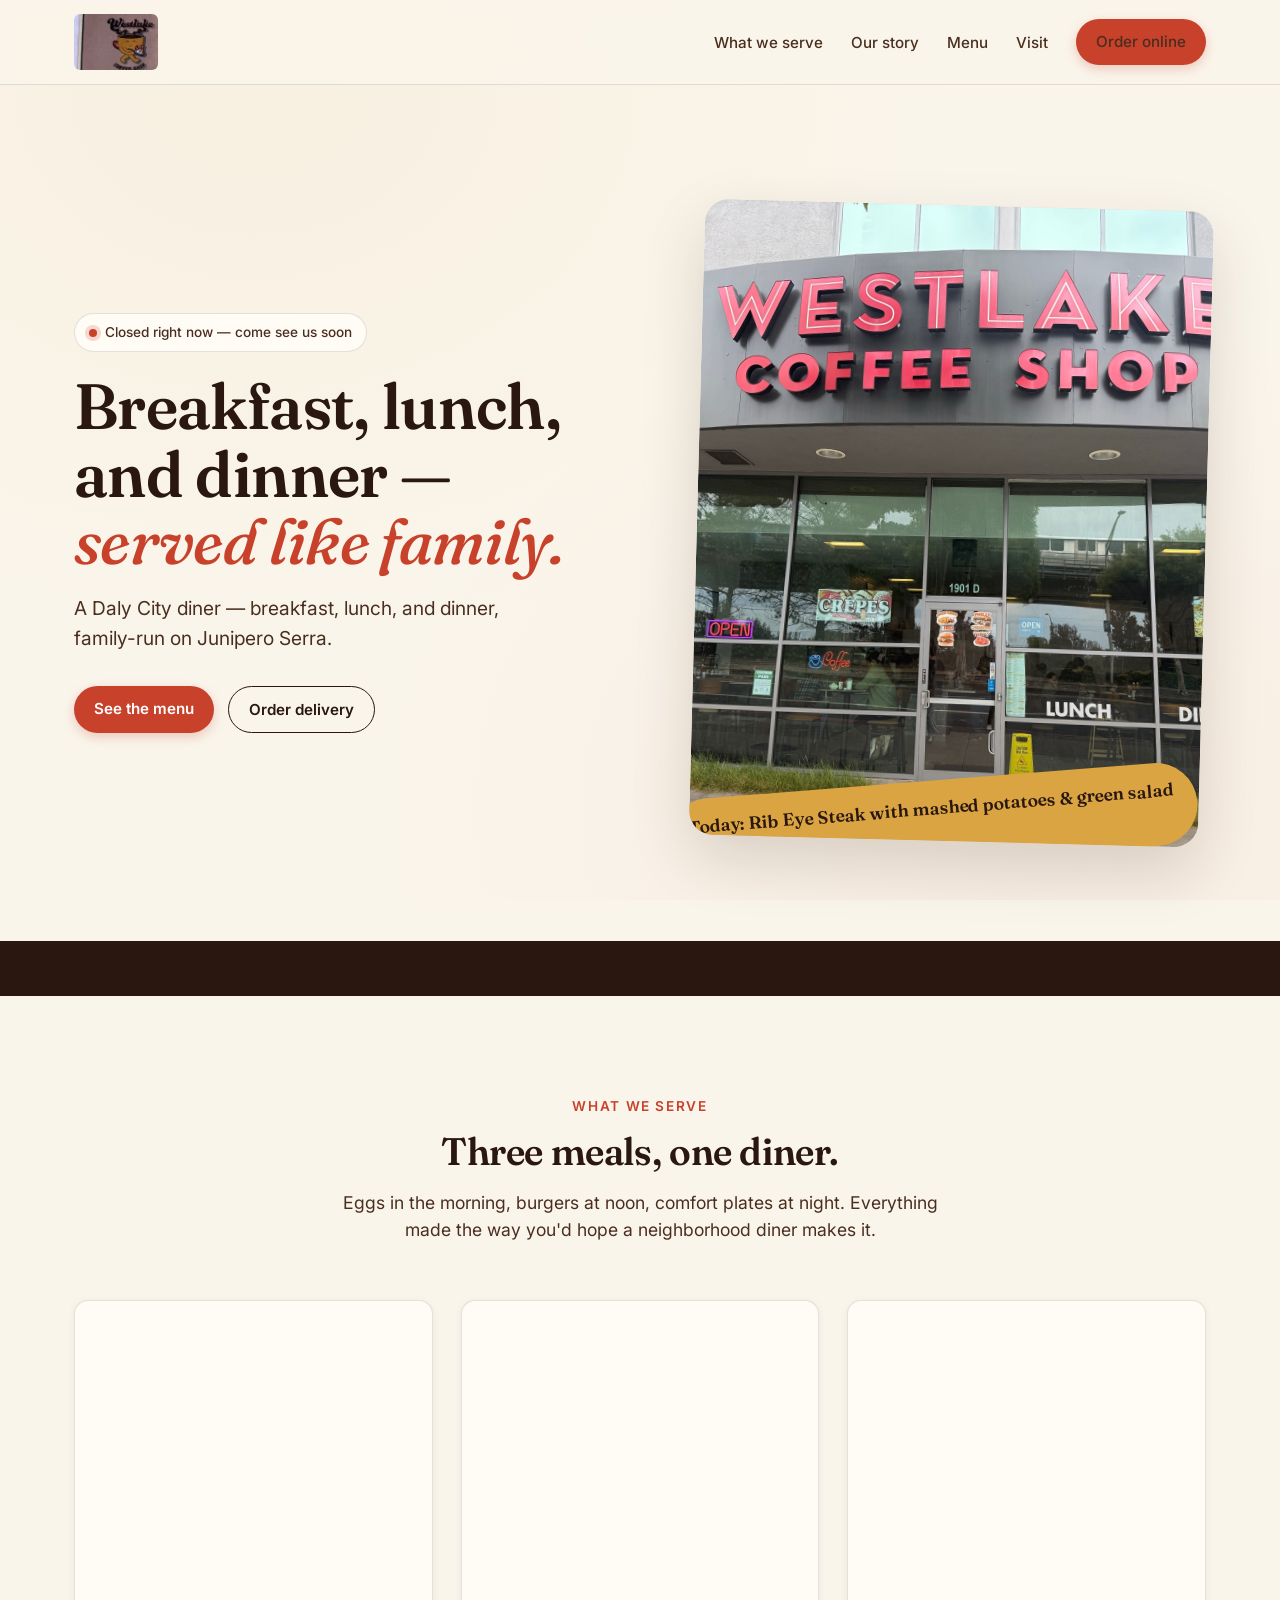
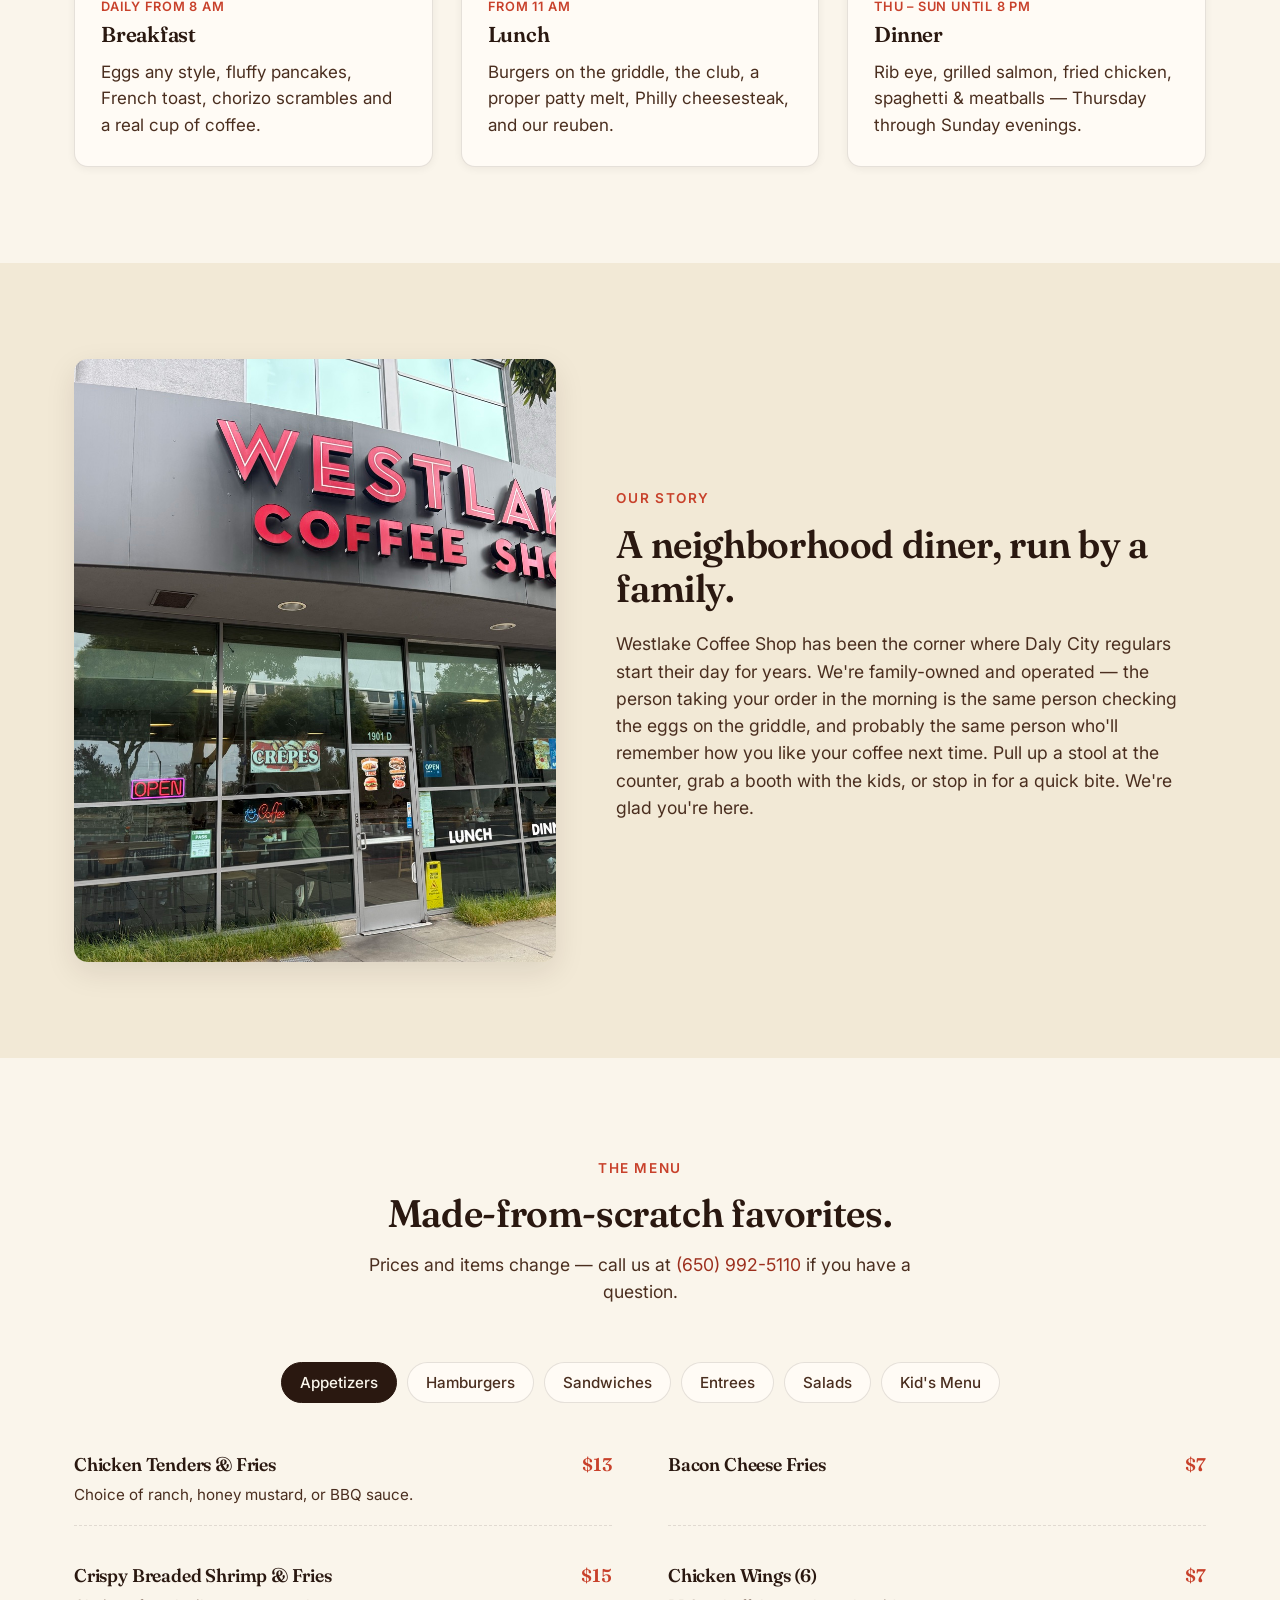
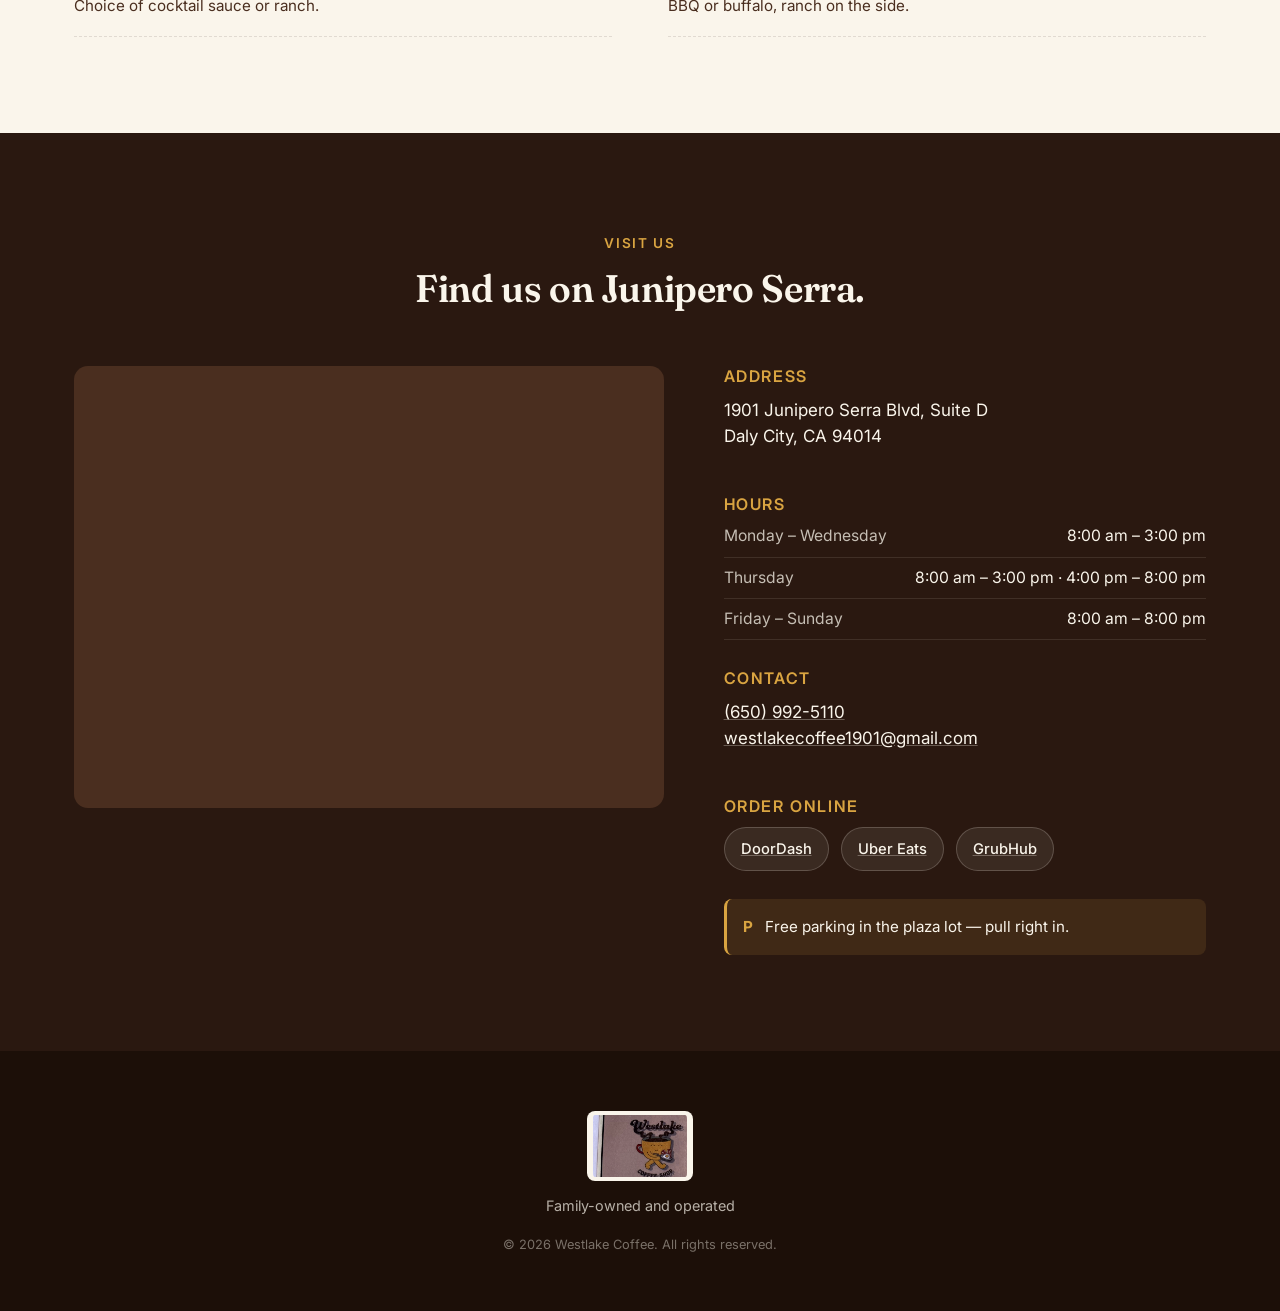
==== index.html @ 50dcd504 "Replace placeholder branding with real logo, storefront photos, and parsed menu" ====
<!DOCTYPE html>
<html lang="en">
<head>
<meta charset="UTF-8" />
<meta name="viewport" content="width=device-width, initial-scale=1.0" />
<title>Westlake Coffee — Daly City Diner | Breakfast, Lunch & Dinner</title>
<meta name="description" content="A family-owned Daly City diner serving breakfast, lunch, and dinner on Junipero Serra. Coffee, comfort food, and a counter seat with your name on it." />

<link rel="preconnect" href="https://fonts.googleapis.com">
<link rel="preconnect" href="https://fonts.gstatic.com" crossorigin>
<link href="https://fonts.googleapis.com/css2?family=Fraunces:ital,opsz,wght@0,9..144,500;0,9..144,600;0,9..144,700;1,9..144,500&family=Inter:wght@400;500;600&display=swap" rel="stylesheet">

<link rel="stylesheet" href="styles.css">
</head>
<body>

<!-- ===== Nav ===== -->
<nav class="nav">
  <div class="nav-inner">
    <a href="#top" class="brand" aria-label="Westlake Coffee Shop — home">
      <img src="images/logo-full.png" alt="Westlake Coffee Shop" class="brand-logo" />
    </a>
    <button class="nav-toggle" aria-label="Toggle menu" aria-expanded="false">
      <span></span><span></span><span></span>
    </button>
    <ul class="nav-links">
      <li><a href="#serve">What we serve</a></li>
      <li><a href="#story">Our story</a></li>
      <li><a href="#menu">Menu</a></li>
      <li><a href="#visit">Visit</a></li>
      <li><a href="#visit" class="btn">Order online</a></li>
    </ul>
  </div>
</nav>

<!-- ===== Hero ===== -->
<header class="hero" id="top">
  <div class="container hero-grid">
    <div>
      <div class="hero-eyebrow" id="open-now">
        <span class="dot"></span>
        <span class="text">Checking hours…</span>
      </div>
      <h1>Breakfast, lunch, and dinner — <em>served like family.</em></h1>
      <p class="lede" data-bind="business.tagline">A Daly City diner — breakfast, lunch, and dinner, family-run on Junipero Serra.</p>
      <div class="hero-cta">
        <a href="#menu" class="btn">See the menu</a>
        <a href="#visit" class="btn btn-ghost">Order delivery</a>
      </div>
    </div>
    <div class="hero-photo" id="hero-photo">
      <div class="hero-sticker" data-bind="todays_special">Today's special</div>
    </div>
  </div>
</header>

<!-- ===== Marquee ===== -->
<div class="marquee" aria-hidden="true">
  <div class="marquee-track">
    <span>Fresh coffee, all day</span>
    <span>Pancakes since sunrise</span>
    <span>Family owned &amp; operated</span>
    <span>Free parking out front</span>
    <span>Daly City regulars welcome</span>
    <span>Dine in · Pick up · Delivery</span>
    <span>Fresh coffee, all day</span>
    <span>Pancakes since sunrise</span>
    <span>Family owned &amp; operated</span>
    <span>Free parking out front</span>
  </div>
</div>

<!-- ===== What we serve ===== -->
<section id="serve">
  <div class="container">
    <div class="section-head reveal">
      <span class="eyebrow">What we serve</span>
      <h2>Three meals, one diner.</h2>
      <p>Eggs in the morning, burgers at noon, comfort plates at night. Everything made the way you'd hope a neighborhood diner makes it.</p>
    </div>
    <div class="serve-grid" id="serve-grid"></div>
  </div>
</section>

<!-- ===== Family story ===== -->
<section class="story" id="story">
  <div class="container story-grid">
    <div class="story-photo reveal" id="story-photo"></div>
    <div class="reveal">
      <span class="eyebrow" style="color: var(--tomato); font-size: 0.85rem; font-weight: 600; letter-spacing: 0.12em; text-transform: uppercase;">Our story</span>
      <h2 data-bind="family_story.heading" style="margin-top: 12px;">A neighborhood diner, run by a family.</h2>
      <p data-bind="family_story.body"></p>
    </div>
  </div>
</section>

<!-- ===== Menu ===== -->
<section id="menu">
  <div class="container">
    <div class="section-head reveal">
      <span class="eyebrow">The menu</span>
      <h2>Made-from-scratch favorites.</h2>
      <p>Prices and items change — call us at <a data-bind-attr="href:business.phone_link;prefix=tel:" href="tel:+16509925110"><span data-bind="business.phone">(650) 992-5110</span></a> if you have a question.</p>
    </div>
    <div class="menu-tabs" id="menu-tabs"></div>
    <div id="menu-panels"></div>
  </div>
</section>

<!-- ===== Visit ===== -->
<section class="visit" id="visit">
  <div class="container">
    <div class="section-head reveal">
      <span class="eyebrow">Visit us</span>
      <h2>Find us on Junipero Serra.</h2>
    </div>
    <div class="visit-grid">
      <iframe class="visit-map reveal" id="visit-map" loading="lazy" referrerpolicy="no-referrer-when-downgrade"></iframe>
      <div class="visit-info reveal">
        <div class="visit-block">
          <h3>Address</h3>
          <p>
            <span data-bind="business.address_line1"></span><br>
            <span data-bind="business.address_line2"></span>
          </p>
        </div>
        <div class="visit-block">
          <h3>Hours</h3>
          <ul class="hours-list" id="hours-list"></ul>
        </div>
        <div class="visit-block">
          <h3>Contact</h3>
          <p>
            <a data-bind-attr="href:business.phone_link;prefix=tel:"><span data-bind="business.phone"></span></a><br>
            <a data-bind-attr="href:business.email;prefix=mailto:"><span data-bind="business.email"></span></a>
          </p>
        </div>
        <div class="visit-block">
          <h3>Order online</h3>
          <div class="delivery-row" id="delivery-row"></div>
        </div>
        <div class="parking-callout">
          <strong style="color: var(--mustard);">P</strong>
          <span data-bind="business.parking_note"></span>
        </div>
      </div>
    </div>
  </div>
</section>

<!-- ===== Footer ===== -->
<footer>
  <div class="container">
    <a href="#top" class="brand" aria-label="Westlake Coffee Shop — home">
      <img src="images/logo-full.png" alt="Westlake Coffee Shop" class="brand-logo brand-logo-footer" />
    </a>
    <p data-bind="business.established">Family-owned and operated</p>
    <p class="legal">© <span id="year"></span> Westlake Coffee. All rights reserved.</p>
  </div>
</footer>

<script src="main.js"></script>
</body>
</html>
---- styles.css ----
/* ============ Westlake Coffee — warm diner-modern ============ */

:root {
  /* palette */
  --cream: #faf5eb;
  --cream-deep: #f2e9d6;
  --paper: #fffbf5;
  --espresso: #2a1810;
  --coffee: #4a2e1f;
  --tan: #a89078;
  --tomato: #c8412b;
  --tomato-deep: #9c2f1d;
  --mustard: #d9a441;
  --line: rgba(42, 24, 16, 0.12);

  /* type */
  --display: "Fraunces", Georgia, serif;
  --body: "Inter", -apple-system, BlinkMacSystemFont, "Segoe UI", sans-serif;

  /* spacing & motion */
  --maxw: 1180px;
  --radius: 14px;
  --shadow-sm: 0 2px 8px rgba(42, 24, 16, 0.06);
  --shadow-md: 0 10px 30px rgba(42, 24, 16, 0.1);
  --shadow-lg: 0 24px 60px rgba(42, 24, 16, 0.15);
  --ease: cubic-bezier(0.2, 0.7, 0.2, 1);
}

* { box-sizing: border-box; }

html { scroll-behavior: smooth; }

body {
  margin: 0;
  font-family: var(--body);
  color: var(--espresso);
  background: var(--cream);
  line-height: 1.55;
  font-size: 17px;
  /* subtle paper grain */
  background-image:
    radial-gradient(at 20% 10%, rgba(217, 164, 65, 0.06) 0, transparent 50%),
    radial-gradient(at 80% 90%, rgba(200, 65, 43, 0.05) 0, transparent 45%);
  background-attachment: fixed;
}

h1, h2, h3, h4 {
  font-family: var(--display);
  font-weight: 600;
  color: var(--espresso);
  letter-spacing: -0.01em;
  margin: 0;
  font-variation-settings: "opsz" 60, "SOFT" 30;
}

h1 { font-size: clamp(2.4rem, 5vw, 4.4rem); line-height: 1.05; }
h2 { font-size: clamp(1.8rem, 3vw, 2.8rem); line-height: 1.15; }
h3 { font-size: 1.35rem; line-height: 1.3; }

p { margin: 0 0 1rem; }

a { color: var(--tomato-deep); text-decoration: none; }
a:hover { text-decoration: underline; }

img { max-width: 100%; display: block; }

.container {
  max-width: var(--maxw);
  margin: 0 auto;
  padding: 0 24px;
}

section { padding: 96px 0; position: relative; }

/* ============ Nav ============ */
.nav {
  position: sticky;
  top: 0;
  z-index: 50;
  background: rgba(250, 245, 235, 0.85);
  backdrop-filter: saturate(140%) blur(10px);
  -webkit-backdrop-filter: saturate(140%) blur(10px);
  border-bottom: 1px solid var(--line);
}
.nav-inner {
  display: flex;
  align-items: center;
  justify-content: space-between;
  padding: 14px 24px;
  max-width: var(--maxw);
  margin: 0 auto;
}
.brand {
  display: flex;
  align-items: center;
  gap: 12px;
  font-family: var(--display);
  font-weight: 600;
  font-size: 1.25rem;
  color: var(--espresso);
  text-decoration: none;
}
.brand-logo {
  height: 56px;
  width: auto;
  display: block;
  border-radius: 6px;
  transition: transform 0.25s var(--ease);
}
.brand:hover .brand-logo { transform: scale(1.04) rotate(-1deg); }
.brand-logo-footer {
  height: 70px;
  margin: 0 auto;
  background: var(--cream);
  padding: 4px 6px;
  border-radius: 8px;
}
.nav-links {
  display: flex;
  gap: 28px;
  align-items: center;
  list-style: none;
  padding: 0; margin: 0;
}
.nav-links a {
  color: var(--coffee);
  font-size: 0.95rem;
  font-weight: 500;
  text-decoration: none;
  transition: color 0.2s var(--ease);
}
.nav-links a:hover { color: var(--tomato-deep); }
.btn {
  display: inline-block;
  background: var(--tomato);
  color: #fff;
  padding: 11px 20px;
  border-radius: 999px;
  font-weight: 600;
  font-size: 0.95rem;
  text-decoration: none;
  border: none;
  cursor: pointer;
  transition: transform 0.2s var(--ease), background 0.2s var(--ease), box-shadow 0.2s var(--ease);
  box-shadow: 0 4px 12px rgba(200, 65, 43, 0.25);
}
.btn:hover { background: var(--tomato-deep); transform: translateY(-1px); text-decoration: none; box-shadow: 0 6px 16px rgba(200, 65, 43, 0.35); }
.btn-ghost {
  background: transparent;
  color: var(--espresso);
  border: 1.5px solid var(--espresso);
  box-shadow: none;
}
.btn-ghost:hover { background: var(--espresso); color: var(--cream); }

.nav-toggle {
  display: none;
  background: transparent;
  border: none;
  padding: 8px;
  cursor: pointer;
}
.nav-toggle span {
  display: block;
  width: 22px; height: 2px;
  background: var(--espresso);
  margin: 5px 0;
  transition: transform 0.25s var(--ease), opacity 0.2s var(--ease);
}

/* ============ Hero ============ */
.hero {
  position: relative;
  padding: 120px 0 100px;
  overflow: hidden;
}
.hero-grid {
  display: grid;
  grid-template-columns: 1.05fr 0.95fr;
  gap: 60px;
  align-items: center;
}
.hero-eyebrow {
  display: inline-flex;
  align-items: center;
  gap: 8px;
  background: var(--paper);
  border: 1px solid var(--line);
  padding: 8px 14px;
  border-radius: 999px;
  font-size: 0.85rem;
  font-weight: 500;
  color: var(--coffee);
  margin-bottom: 20px;
}
.hero-eyebrow .dot {
  width: 8px; height: 8px;
  border-radius: 50%;
  background: #4caf50;
  box-shadow: 0 0 0 4px rgba(76, 175, 80, 0.18);
  animation: pulse 2s infinite;
}
.hero-eyebrow.closed .dot { background: #c8412b; box-shadow: 0 0 0 4px rgba(200, 65, 43, 0.18); }
@keyframes pulse { 0%,100% { opacity: 1; } 50% { opacity: 0.55; } }

.hero h1 em {
  font-style: italic;
  color: var(--tomato);
  font-weight: 500;
}
.hero p.lede {
  font-size: 1.2rem;
  color: var(--coffee);
  max-width: 36ch;
  margin: 20px 0 32px;
}
.hero-cta {
  display: flex;
  gap: 14px;
  flex-wrap: wrap;
}

.hero-photo {
  position: relative;
  aspect-ratio: 4/5;
  border-radius: 24px;
  overflow: hidden;
  box-shadow: var(--shadow-lg);
  transform: rotate(1.5deg);
}
.hero-photo .frame {
  position: absolute; inset: 0;
  background-size: cover;
  background-position: center;
  opacity: 0;
  transition: opacity 1.2s var(--ease);
}
.hero-photo .frame.active { opacity: 1; }
.hero-photo::after {
  content: "";
  position: absolute; inset: 0;
  background: linear-gradient(180deg, transparent 60%, rgba(42, 24, 16, 0.25));
  pointer-events: none;
}
.hero-sticker {
  position: absolute;
  bottom: -22px; left: -22px;
  background: var(--mustard);
  color: var(--espresso);
  padding: 14px 22px;
  border-radius: 999px;
  font-family: var(--display);
  font-weight: 600;
  font-size: 1.1rem;
  box-shadow: var(--shadow-md);
  transform: rotate(-6deg);
  z-index: 2;
}

/* marquee */
.marquee {
  background: var(--espresso);
  color: var(--cream);
  padding: 14px 0;
  overflow: hidden;
  white-space: nowrap;
}
.marquee-track {
  display: inline-block;
  animation: marquee 35s linear infinite;
  padding-left: 100%;
}
.marquee span {
  padding: 0 28px;
  font-family: var(--display);
  font-size: 1.05rem;
  font-style: italic;
}
.marquee span::after {
  content: "·";
  margin-left: 28px;
  color: var(--mustard);
}
@keyframes marquee { from { transform: translateX(0); } to { transform: translateX(-100%); } }

/* ============ Section heading ============ */
.section-head {
  text-align: center;
  margin-bottom: 56px;
}
.section-head .eyebrow {
  display: inline-block;
  font-size: 0.85rem;
  font-weight: 600;
  letter-spacing: 0.12em;
  text-transform: uppercase;
  color: var(--tomato);
  margin-bottom: 12px;
}
.section-head p {
  color: var(--coffee);
  font-size: 1.1rem;
  max-width: 56ch;
  margin: 16px auto 0;
}

/* ============ What we serve cards ============ */
.serve-grid {
  display: grid;
  grid-template-columns: repeat(3, 1fr);
  gap: 28px;
}
.serve-card {
  background: var(--paper);
  border-radius: var(--radius);
  overflow: hidden;
  box-shadow: var(--shadow-sm);
  transition: transform 0.3s var(--ease), box-shadow 0.3s var(--ease);
  border: 1px solid var(--line);
}
.serve-card:hover {
  transform: translateY(-6px);
  box-shadow: var(--shadow-md);
}
.serve-card .card-photo {
  aspect-ratio: 4/3;
  background-size: cover;
  background-position: center;
}
.serve-card .card-body {
  padding: 24px 26px 28px;
}
.serve-card .card-body h3 { margin-bottom: 10px; }
.serve-card .card-hours {
  display: inline-block;
  font-size: 0.8rem;
  font-weight: 600;
  letter-spacing: 0.06em;
  text-transform: uppercase;
  color: var(--tomato);
  margin-bottom: 4px;
}
.serve-card .card-body p {
  color: var(--coffee);
  margin: 6px 0 0;
}

/* ============ Family story ============ */
.story { background: var(--cream-deep); }
.story-grid {
  display: grid;
  grid-template-columns: 0.9fr 1.1fr;
  gap: 60px;
  align-items: center;
}
.story-photo {
  border-radius: var(--radius);
  overflow: hidden;
  aspect-ratio: 4/5;
  background-size: cover;
  background-position: center;
  box-shadow: var(--shadow-md);
}
.story h2 { margin-bottom: 20px; }
.story p {
  font-size: 1.1rem;
  color: var(--coffee);
}

/* ============ Menu ============ */
.menu-tabs {
  display: flex;
  flex-wrap: wrap;
  gap: 10px;
  justify-content: center;
  margin-bottom: 48px;
}
.menu-tab {
  background: var(--paper);
  border: 1.5px solid var(--line);
  color: var(--coffee);
  padding: 10px 18px;
  border-radius: 999px;
  font-family: var(--body);
  font-weight: 500;
  font-size: 0.95rem;
  cursor: pointer;
  transition: all 0.2s var(--ease);
}
.menu-tab:hover { border-color: var(--coffee); }
.menu-tab.active {
  background: var(--espresso);
  color: var(--cream);
  border-color: var(--espresso);
}

.menu-panel { display: none; }
.menu-panel.active { display: block; animation: fadeUp 0.4s var(--ease); }
@keyframes fadeUp { from { opacity: 0; transform: translateY(8px); } to { opacity: 1; transform: none; } }

.menu-grid {
  display: grid;
  grid-template-columns: 1fr 1fr;
  gap: 36px 56px;
}
.menu-item {
  display: grid;
  grid-template-columns: 1fr auto;
  gap: 12px;
  align-items: baseline;
  padding-bottom: 18px;
  border-bottom: 1px dashed var(--line);
}
.menu-item h4 {
  font-family: var(--display);
  font-weight: 600;
  font-size: 1.15rem;
  margin: 0 0 4px;
}
.menu-item .desc {
  font-size: 0.95rem;
  color: var(--coffee);
  margin: 0;
}
.menu-item .price {
  font-family: var(--display);
  font-weight: 600;
  font-size: 1.15rem;
  color: var(--tomato);
  white-space: nowrap;
}

/* ============ Visit ============ */
.visit { background: var(--espresso); color: var(--cream); }
.visit h2, .visit h3 { color: var(--cream); }
.visit .section-head .eyebrow { color: var(--mustard); }
.visit .section-head p { color: rgba(250, 245, 235, 0.75); }
.visit-grid {
  display: grid;
  grid-template-columns: 1.1fr 0.9fr;
  gap: 60px;
}
.visit-map {
  border-radius: var(--radius);
  overflow: hidden;
  aspect-ratio: 4/3;
  background: var(--coffee);
  border: 0;
  width: 100%;
}
.visit-info { display: flex; flex-direction: column; gap: 28px; }
.visit-block h3 {
  font-size: 1rem;
  letter-spacing: 0.1em;
  text-transform: uppercase;
  font-family: var(--body);
  font-weight: 600;
  color: var(--mustard);
  margin-bottom: 10px;
}
.visit-block p, .visit-block a { color: var(--cream); }
.visit-block a { text-decoration: underline; text-decoration-color: rgba(250,245,235,0.3); }
.hours-list {
  list-style: none;
  padding: 0; margin: 0;
  display: flex;
  flex-direction: column;
  gap: 8px;
}
.hours-list li {
  display: flex;
  justify-content: space-between;
  gap: 16px;
  padding-bottom: 8px;
  border-bottom: 1px solid rgba(250,245,235,0.1);
  font-size: 0.98rem;
}
.hours-list li span:first-child { color: rgba(250,245,235,0.75); }
.delivery-row {
  display: flex; gap: 12px; flex-wrap: wrap;
}
.delivery-pill {
  display: inline-block;
  padding: 10px 16px;
  background: rgba(250,245,235,0.08);
  border: 1px solid rgba(250,245,235,0.2);
  border-radius: 999px;
  color: var(--cream);
  font-size: 0.92rem;
  font-weight: 500;
  text-decoration: none;
  transition: background 0.2s var(--ease);
}
.delivery-pill:hover { background: rgba(250,245,235,0.18); text-decoration: none; }
.parking-callout {
  display: flex;
  align-items: flex-start;
  gap: 12px;
  padding: 16px;
  background: rgba(217, 164, 65, 0.12);
  border-left: 3px solid var(--mustard);
  border-radius: 8px;
  font-size: 0.95rem;
}

/* ============ Footer ============ */
footer {
  background: #1c0f08;
  color: rgba(250,245,235,0.7);
  padding: 60px 0 40px;
  text-align: center;
  font-size: 0.9rem;
}
footer .brand { justify-content: center; color: var(--cream); margin-bottom: 14px; }
footer .brand-mark { background: var(--cream); color: var(--espresso); }
footer .legal { margin-top: 18px; font-size: 0.8rem; opacity: 0.6; }
footer a { color: var(--mustard); }

/* ============ Reveal-on-scroll ============ */
.reveal {
  opacity: 0;
  transform: translateY(24px);
  transition: opacity 0.7s var(--ease), transform 0.7s var(--ease);
}
.reveal.in {
  opacity: 1;
  transform: none;
}

/* ============ Mobile ============ */
@media (max-width: 860px) {
  section { padding: 64px 0; }
  .hero { padding: 60px 0 70px; }
  .hero-grid { grid-template-columns: 1fr; gap: 40px; }
  .hero-photo { transform: none; aspect-ratio: 4/3; max-width: 540px; margin: 0 auto; }
  .hero-sticker { left: 50%; transform: translateX(-50%) rotate(-4deg); bottom: -18px; }
  .serve-grid { grid-template-columns: 1fr; }
  .story-grid { grid-template-columns: 1fr; gap: 36px; }
  .menu-grid { grid-template-columns: 1fr; gap: 28px; }
  .visit-grid { grid-template-columns: 1fr; gap: 36px; }
  .nav-links {
    display: none;
    position: absolute;
    top: 100%; left: 0; right: 0;
    background: var(--cream);
    flex-direction: column;
    align-items: stretch;
    gap: 0;
    padding: 12px 24px 24px;
    border-bottom: 1px solid var(--line);
  }
  .nav-links.open { display: flex; }
  .nav-links li { width: 100%; }
  .nav-links a { display: block; padding: 12px 0; border-bottom: 1px solid var(--line); }
  .nav-links .btn { margin-top: 12px; text-align: center; }
  .nav-toggle { display: block; }
  .nav-toggle.open span:nth-child(1) { transform: translateY(7px) rotate(45deg); }
  .nav-toggle.open span:nth-child(2) { opacity: 0; }
  .nav-toggle.open span:nth-child(3) { transform: translateY(-7px) rotate(-45deg); }
}
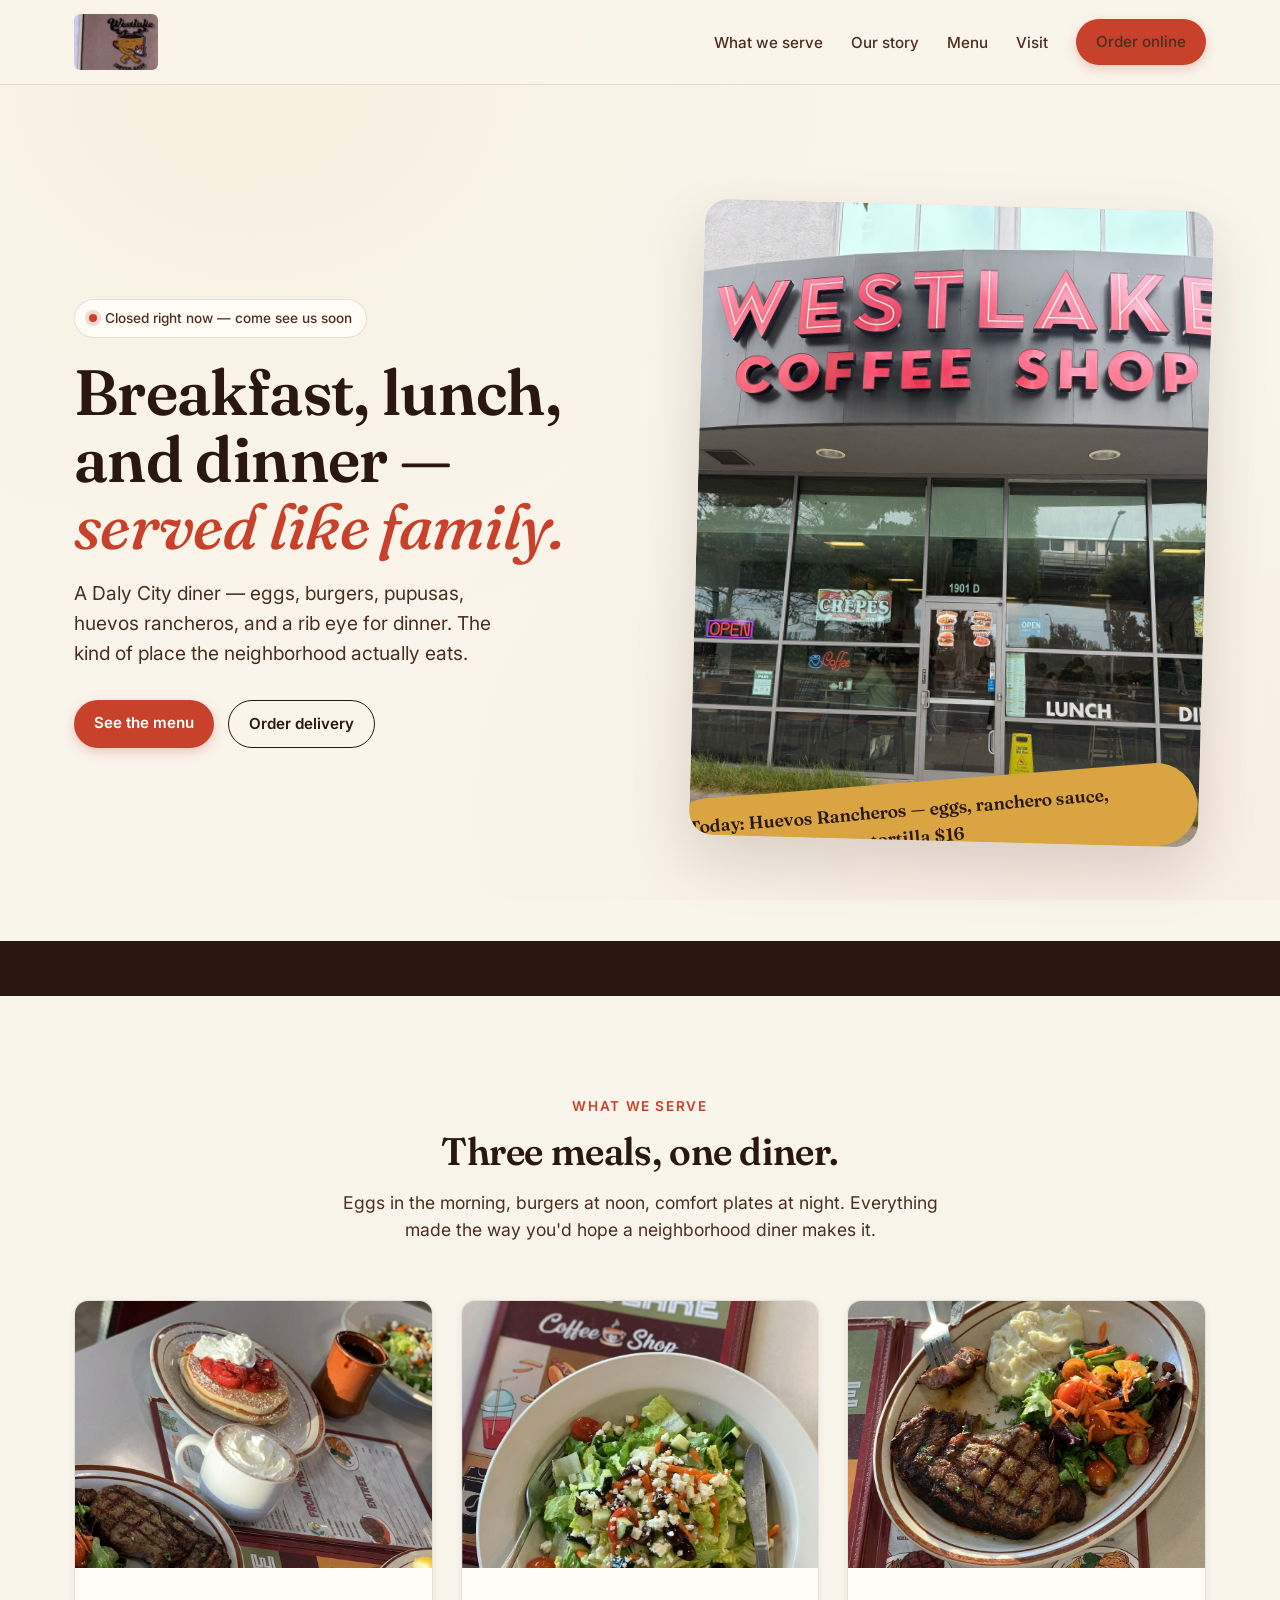
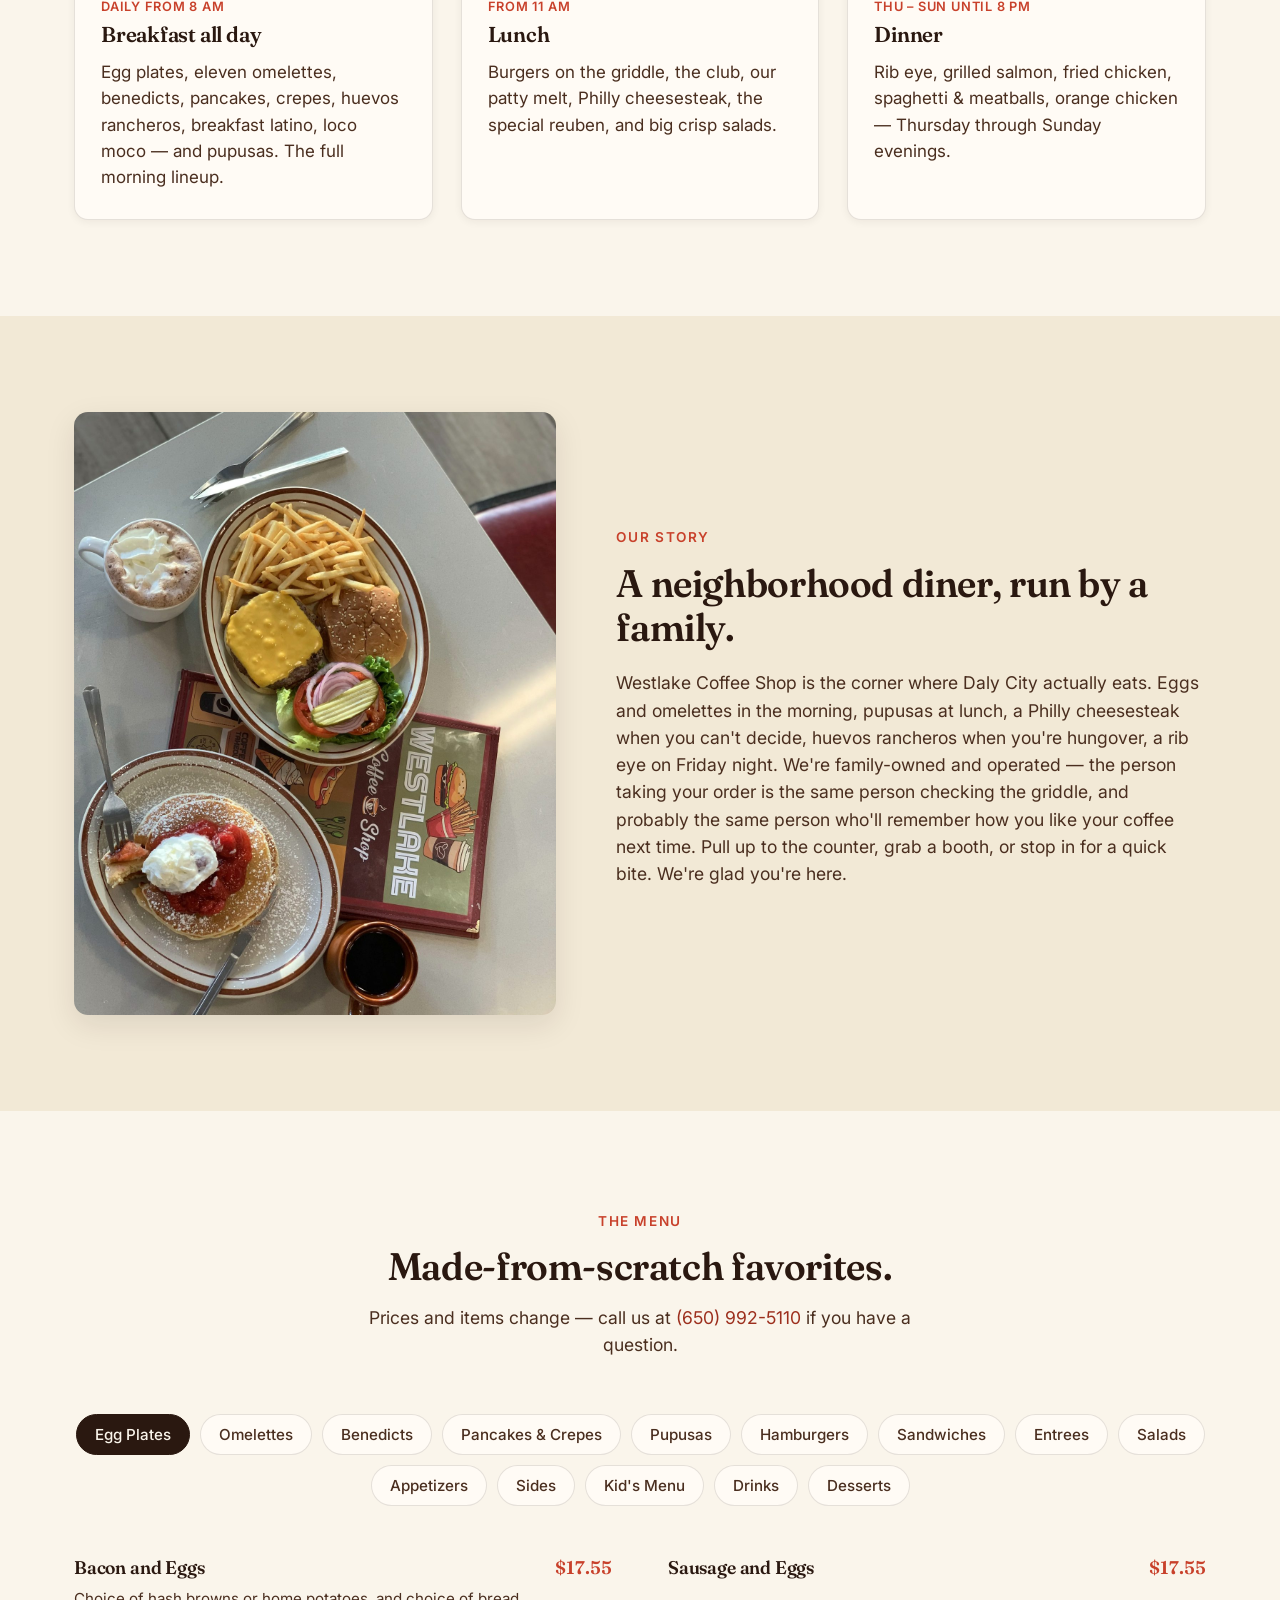
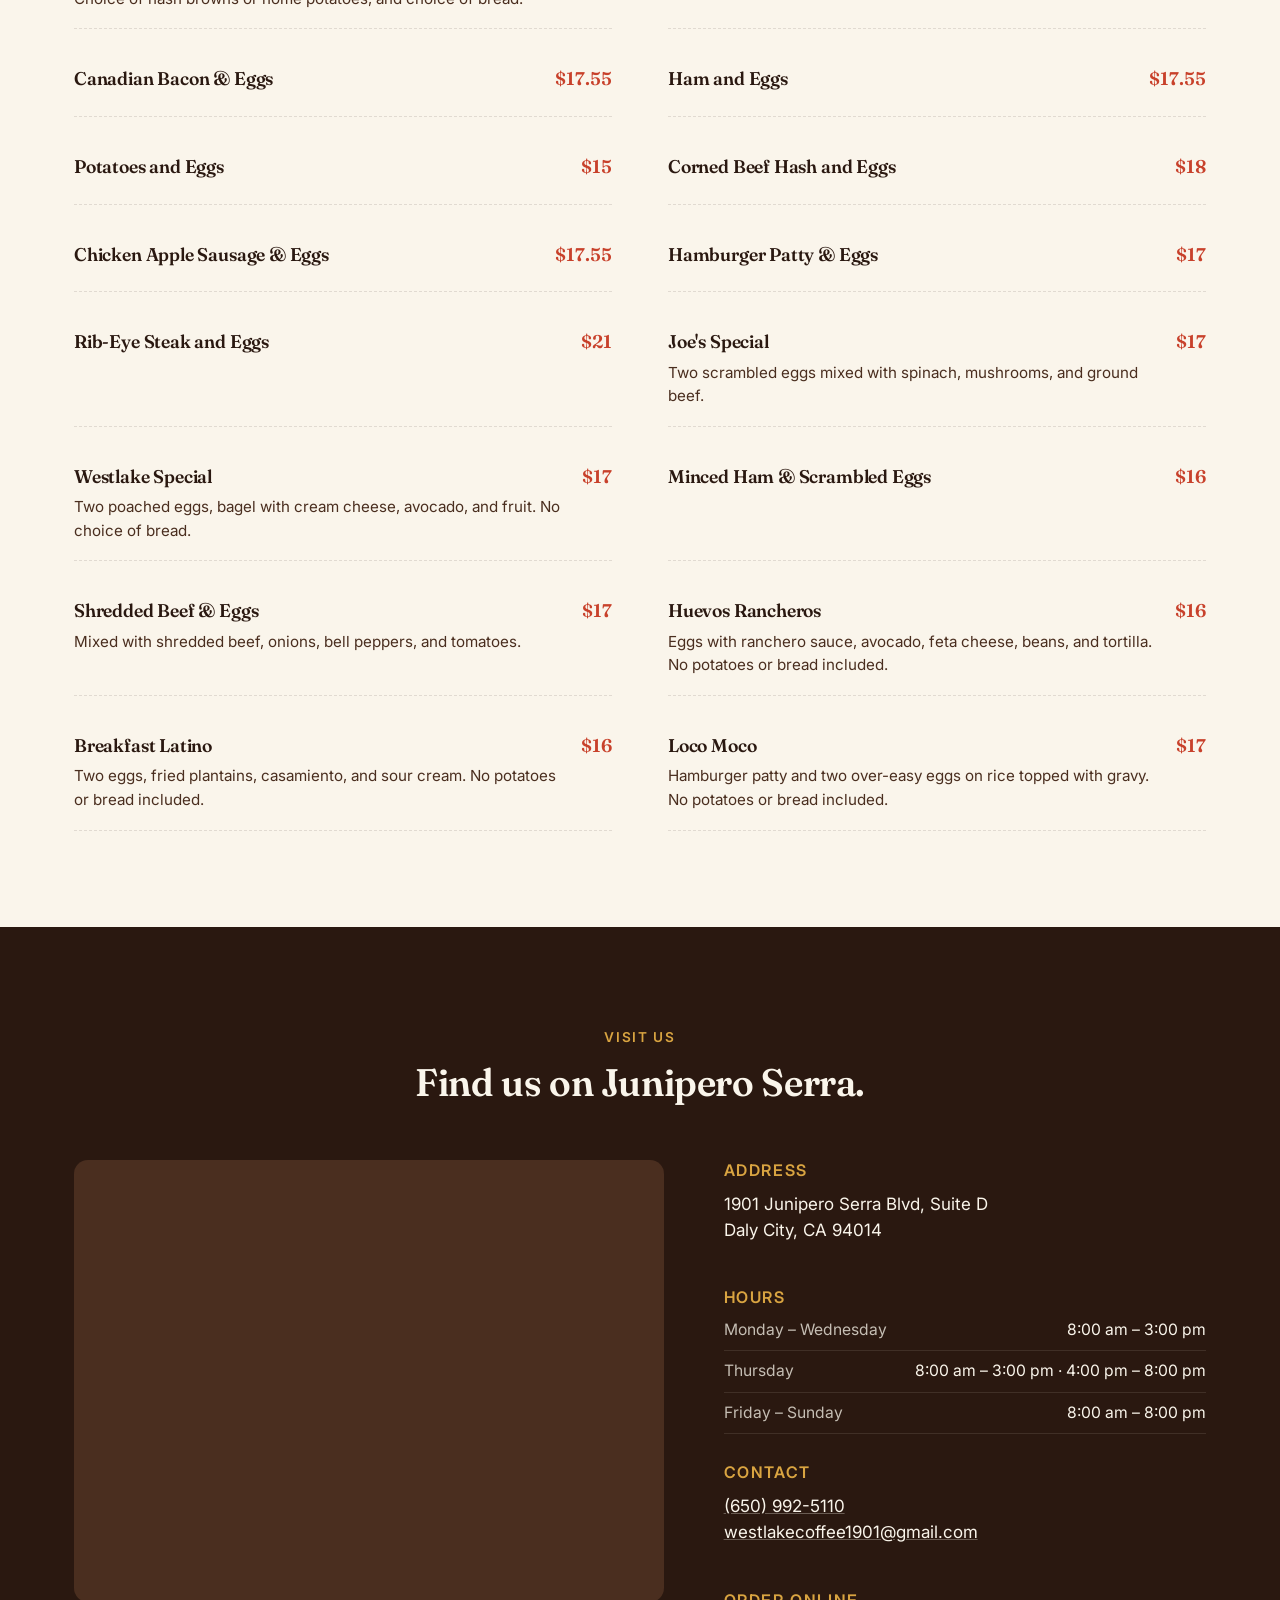
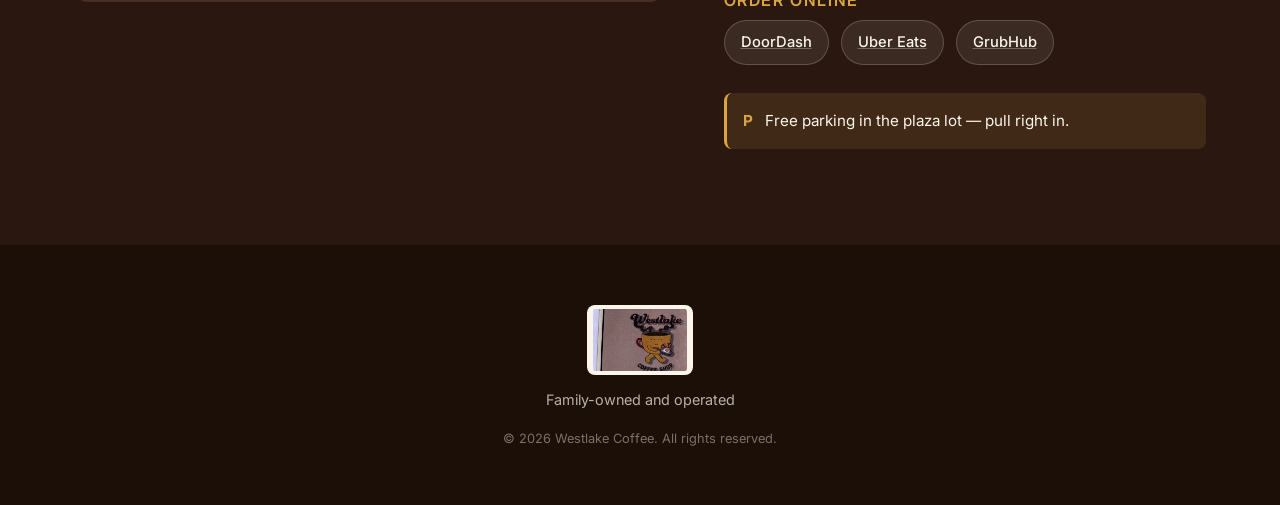
==== commit 05c1ded5: "Add Netlify Identity widget to main page to catch invite/recovery tokens" ====
--- a/index.html
+++ b/index.html
@@ -159,6 +159,17 @@
   </div>
 </footer>
 
+<script src="https://identity.netlify.com/v1/netlify-identity-widget.js"></script>
+<script>
+  // Auto-redirect to /admin after logging in via an invite/recovery link
+  if (window.netlifyIdentity) {
+    window.netlifyIdentity.on("init", (user) => {
+      if (!user) {
+        window.netlifyIdentity.on("login", () => { document.location.href = "/admin/"; });
+      }
+    });
+  }
+</script>
 <script src="main.js"></script>
 </body>
 </html>
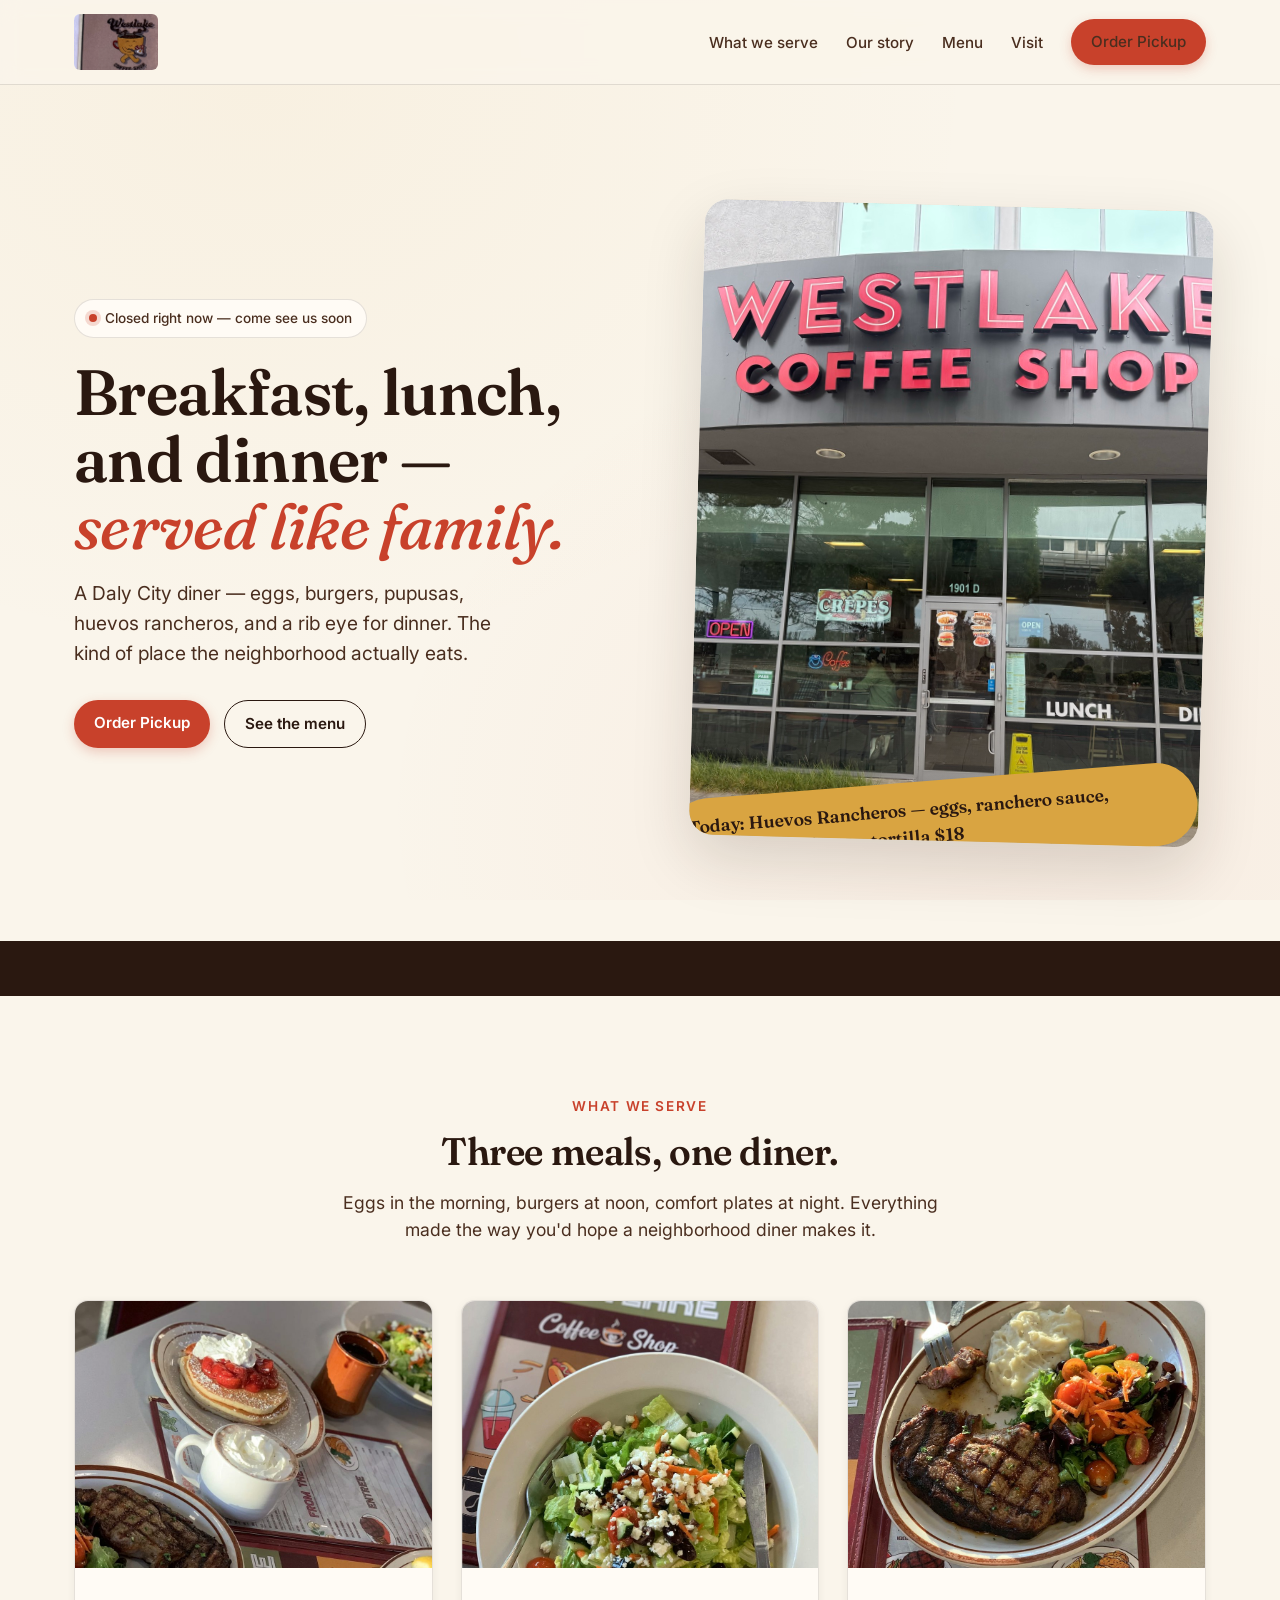
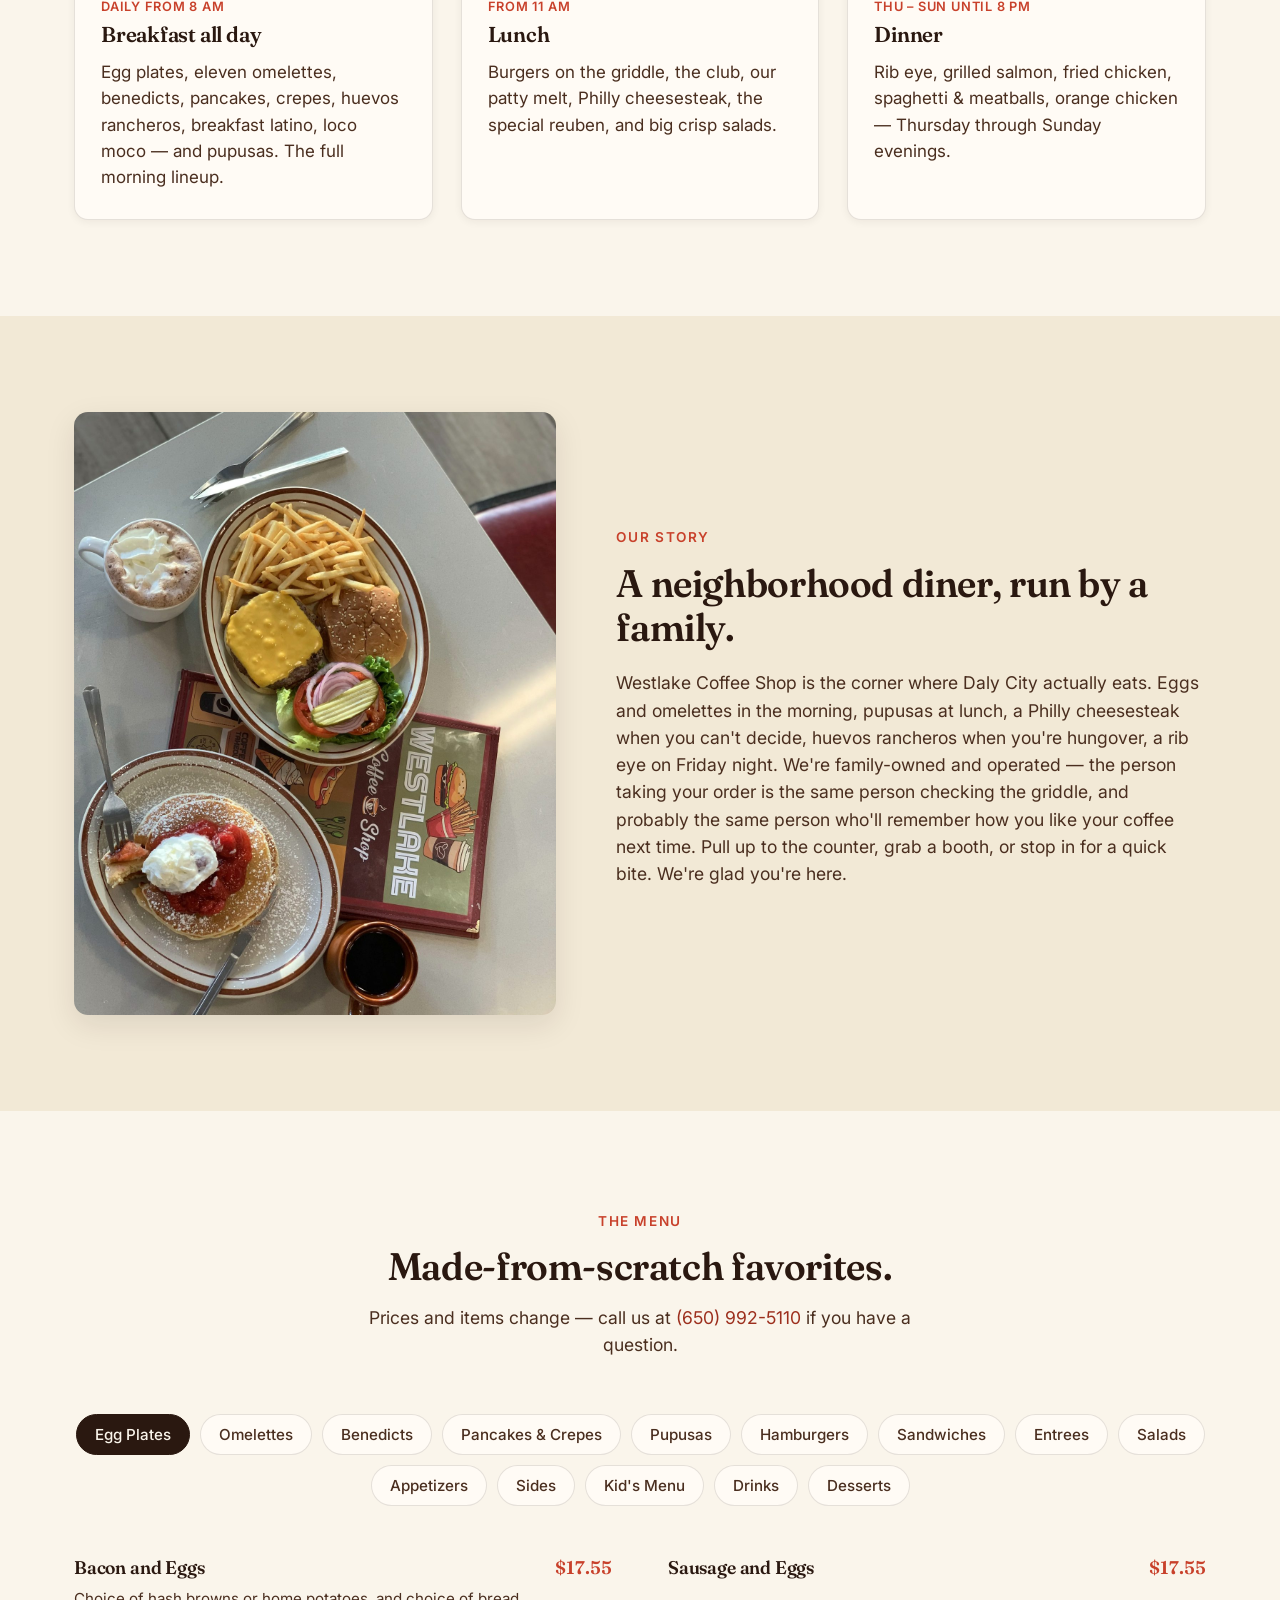
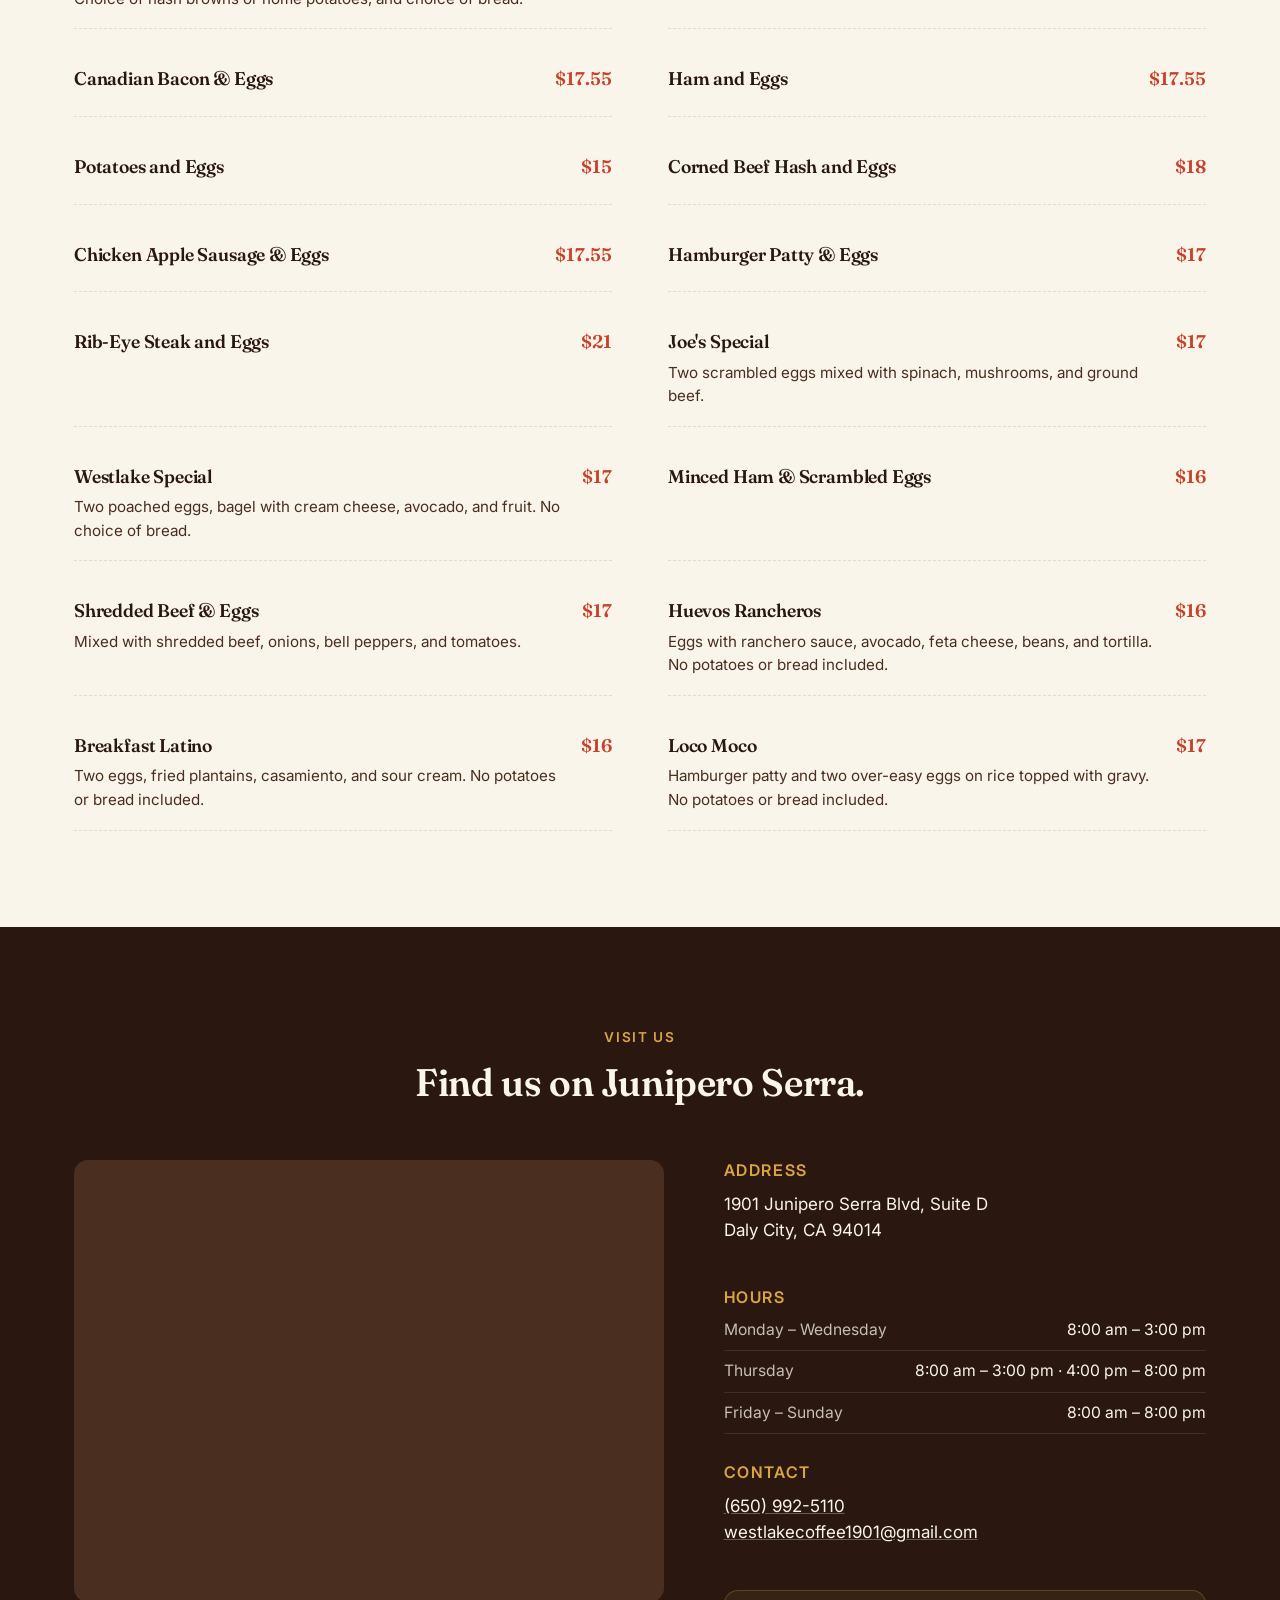
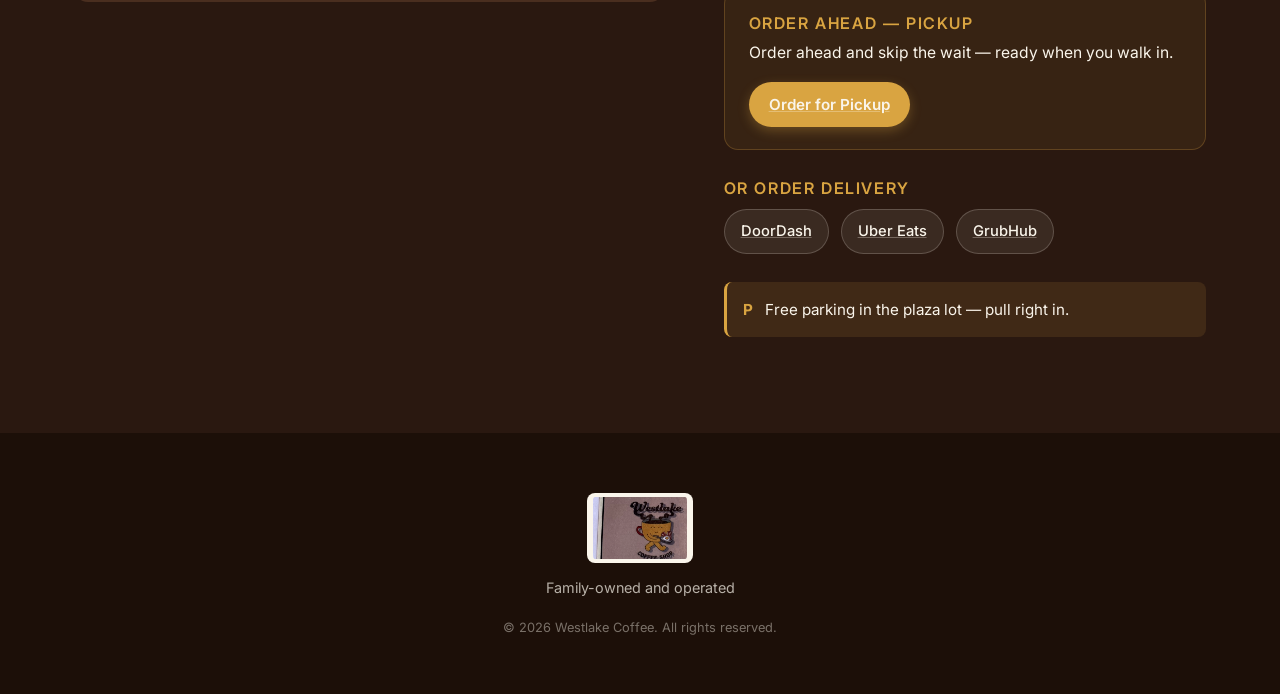
==== commit d88e2d64: "Add Order Pickup CTA: nav, hero, visit-section button; editable pickup_url + pickup_note in dashboar" ====
--- a/index.html
+++ b/index.html
@@ -28,7 +28,7 @@
       <li><a href="#story">Our story</a></li>
       <li><a href="#menu">Menu</a></li>
       <li><a href="#visit">Visit</a></li>
-      <li><a href="#visit" class="btn">Order online</a></li>
+      <li><a href="tel:+16509925110" data-bind-attr="href:business.pickup_url" class="btn">Order Pickup</a></li>
     </ul>
   </div>
 </nav>
@@ -44,8 +44,8 @@
       <h1>Breakfast, lunch, and dinner — <em>served like family.</em></h1>
       <p class="lede" data-bind="business.tagline">A Daly City diner — breakfast, lunch, and dinner, family-run on Junipero Serra.</p>
       <div class="hero-cta">
-        <a href="#menu" class="btn">See the menu</a>
-        <a href="#visit" class="btn btn-ghost">Order delivery</a>
+        <a href="tel:+16509925110" data-bind-attr="href:business.pickup_url" class="btn">Order Pickup</a>
+        <a href="#menu" class="btn btn-ghost">See the menu</a>
       </div>
     </div>
     <div class="hero-photo" id="hero-photo">
@@ -135,8 +135,13 @@
             <a data-bind-attr="href:business.email;prefix=mailto:"><span data-bind="business.email"></span></a>
           </p>
         </div>
+        <div class="visit-block pickup-block">
+          <h3>Order ahead — pickup</h3>
+          <p class="pickup-note" data-bind="business.pickup_note">Order ahead and skip the wait.</p>
+          <a href="tel:+16509925110" data-bind-attr="href:business.pickup_url" class="btn pickup-btn">Order for Pickup</a>
+        </div>
         <div class="visit-block">
-          <h3>Order online</h3>
+          <h3>Or order delivery</h3>
           <div class="delivery-row" id="delivery-row"></div>
         </div>
         <div class="parking-callout">
--- a/styles.css
+++ b/styles.css
@@ -492,6 +492,28 @@
   transition: background 0.2s var(--ease);
 }
 .delivery-pill:hover { background: rgba(250,245,235,0.18); text-decoration: none; }
+.pickup-block {
+  background: rgba(217, 164, 65, 0.08);
+  border: 1px solid rgba(217, 164, 65, 0.25);
+  border-radius: var(--radius);
+  padding: 22px 24px;
+}
+.pickup-block h3 { color: var(--mustard); margin-bottom: 8px; }
+.pickup-note {
+  color: rgba(250, 245, 235, 0.85);
+  font-size: 0.98rem;
+  margin: 0 0 16px;
+}
+.pickup-btn {
+  background: var(--mustard);
+  color: var(--espresso);
+  box-shadow: 0 4px 12px rgba(217, 164, 65, 0.3);
+}
+.pickup-btn:hover {
+  background: #e9b757;
+  color: var(--espresso);
+  box-shadow: 0 6px 16px rgba(217, 164, 65, 0.45);
+}
 .parking-callout {
   display: flex;
   align-items: flex-start;
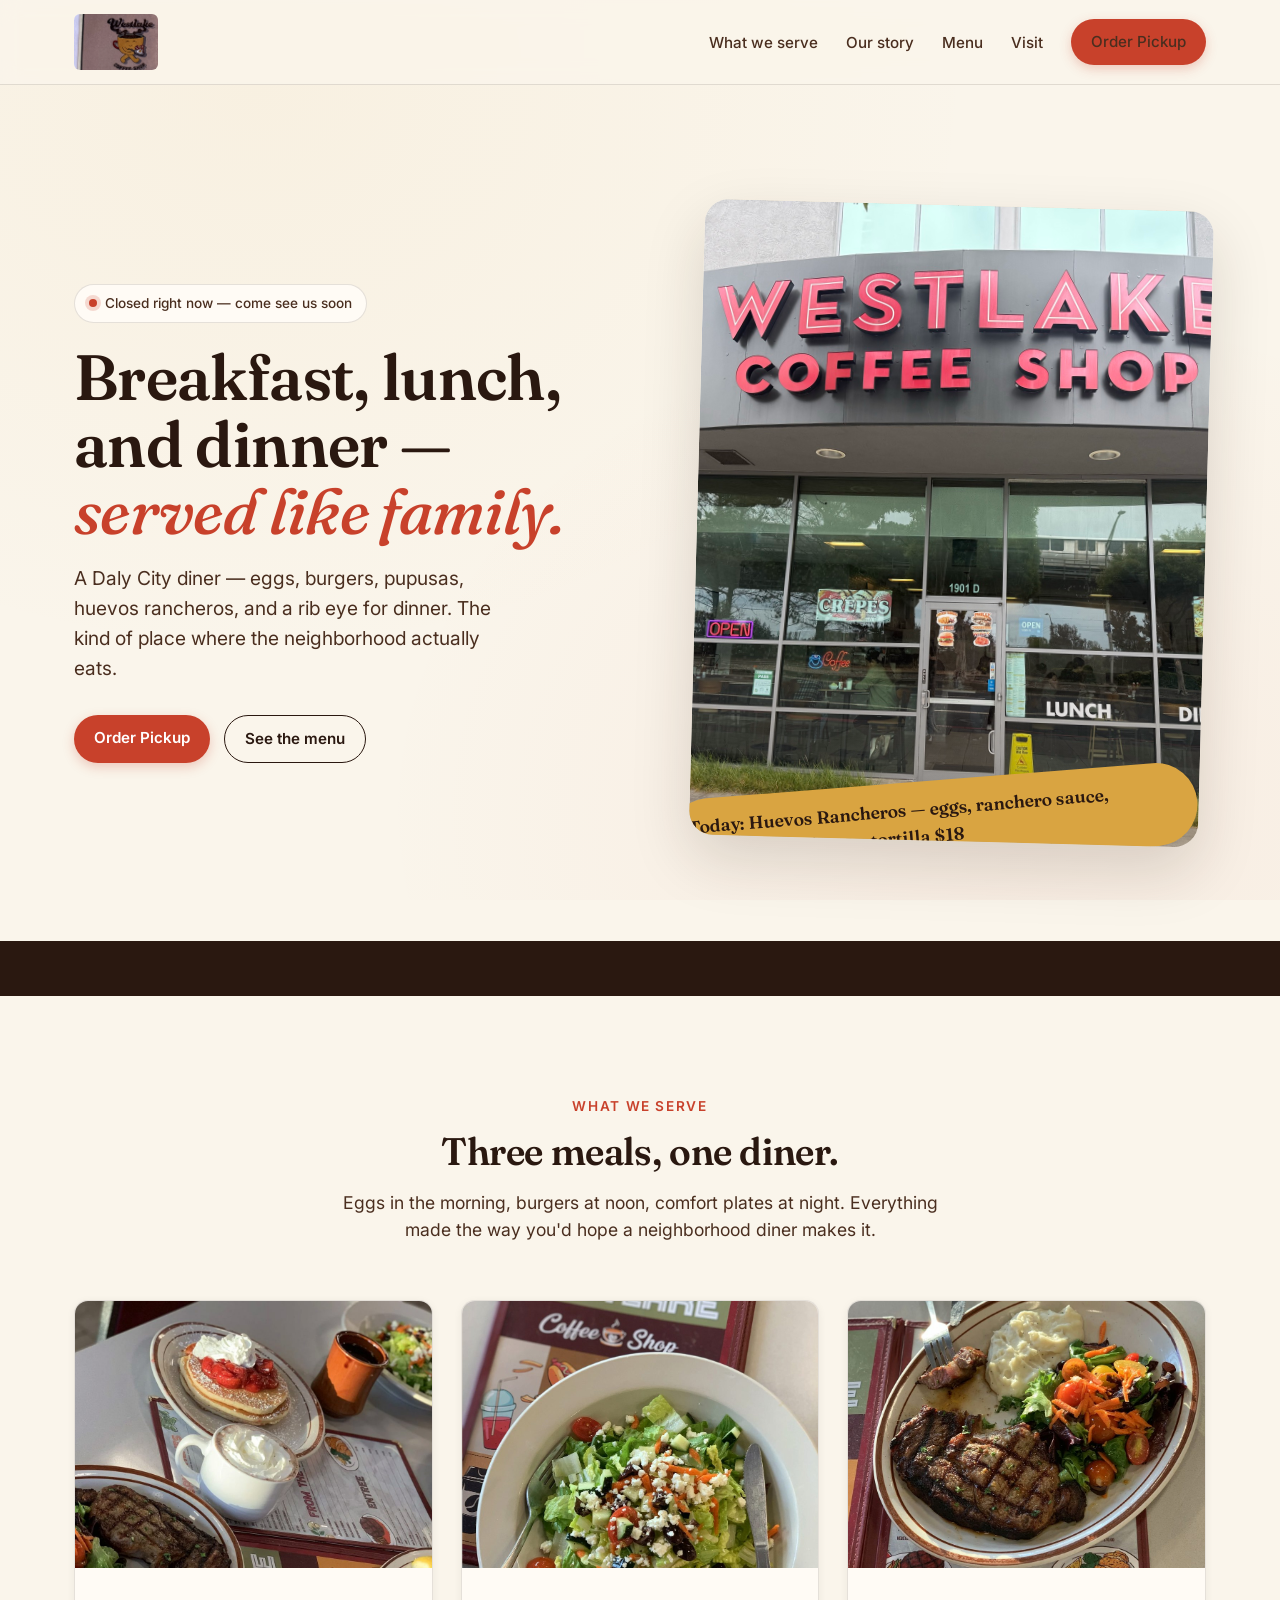
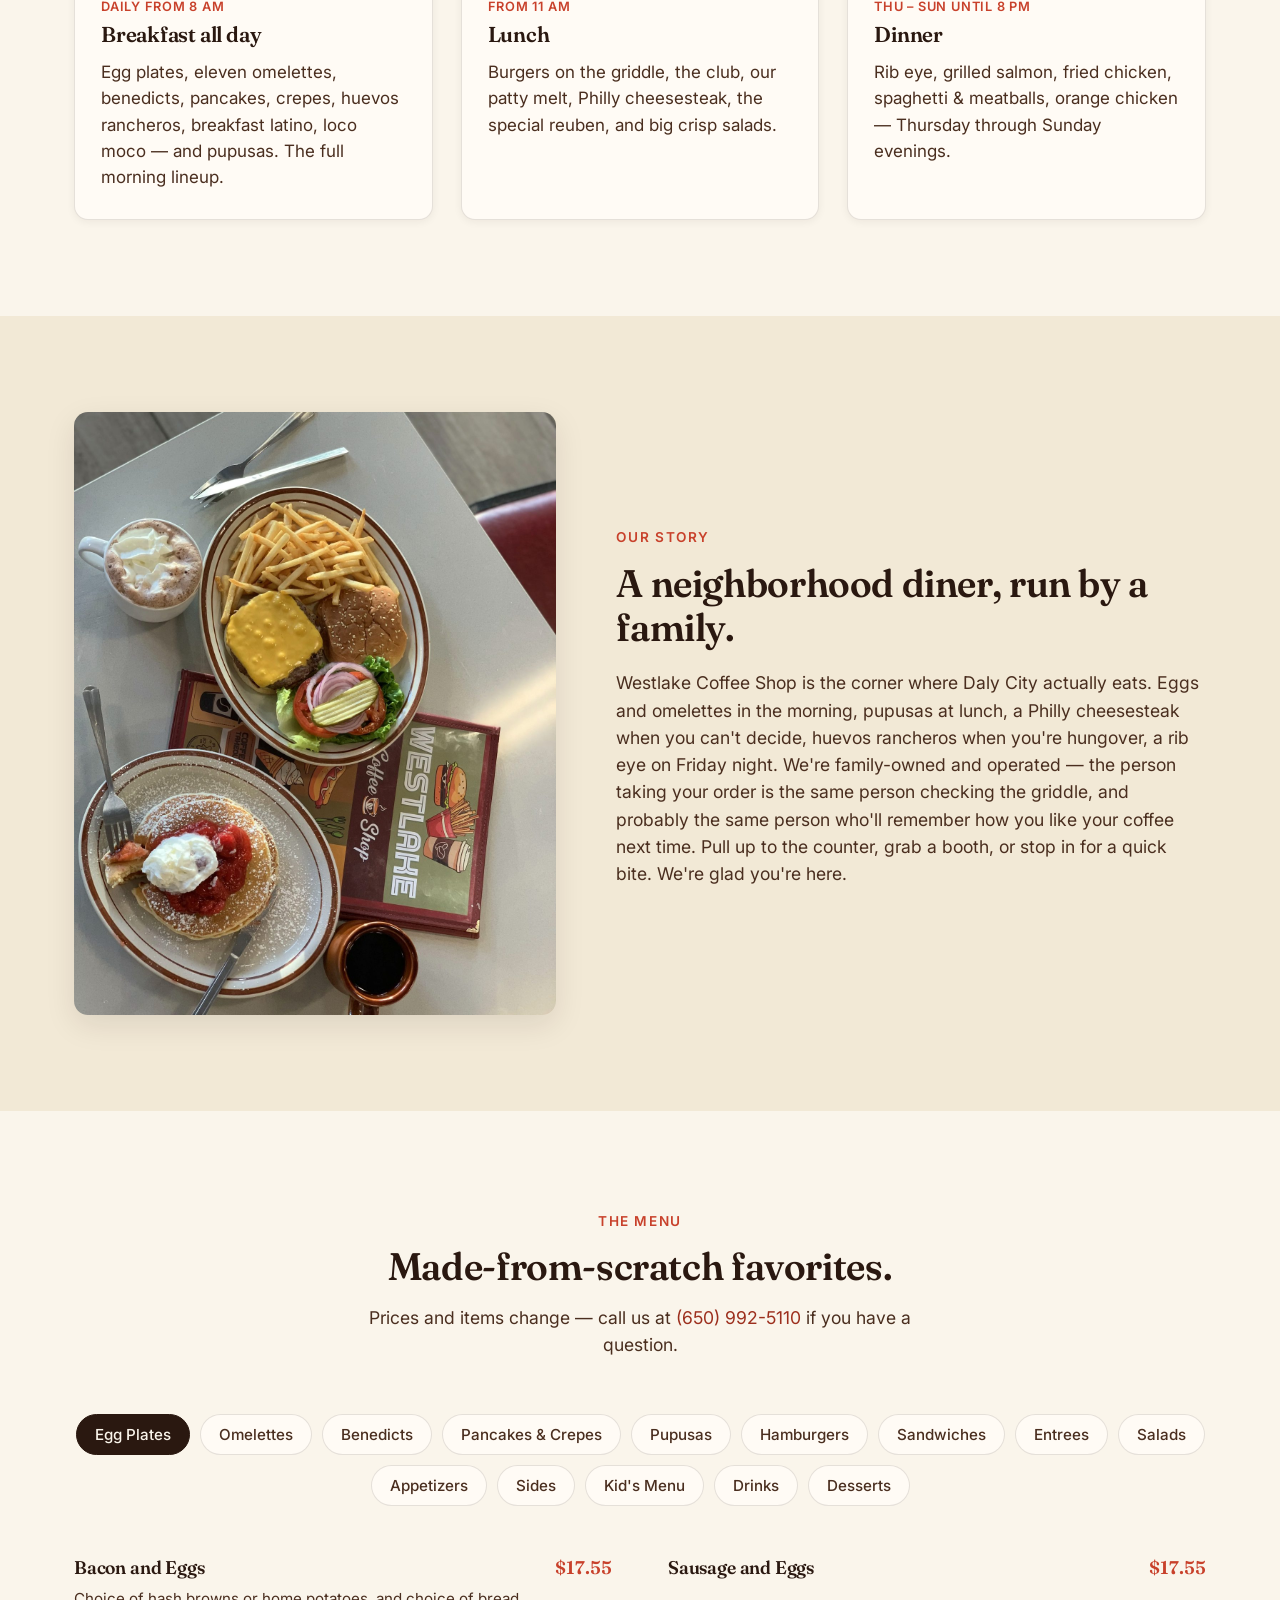
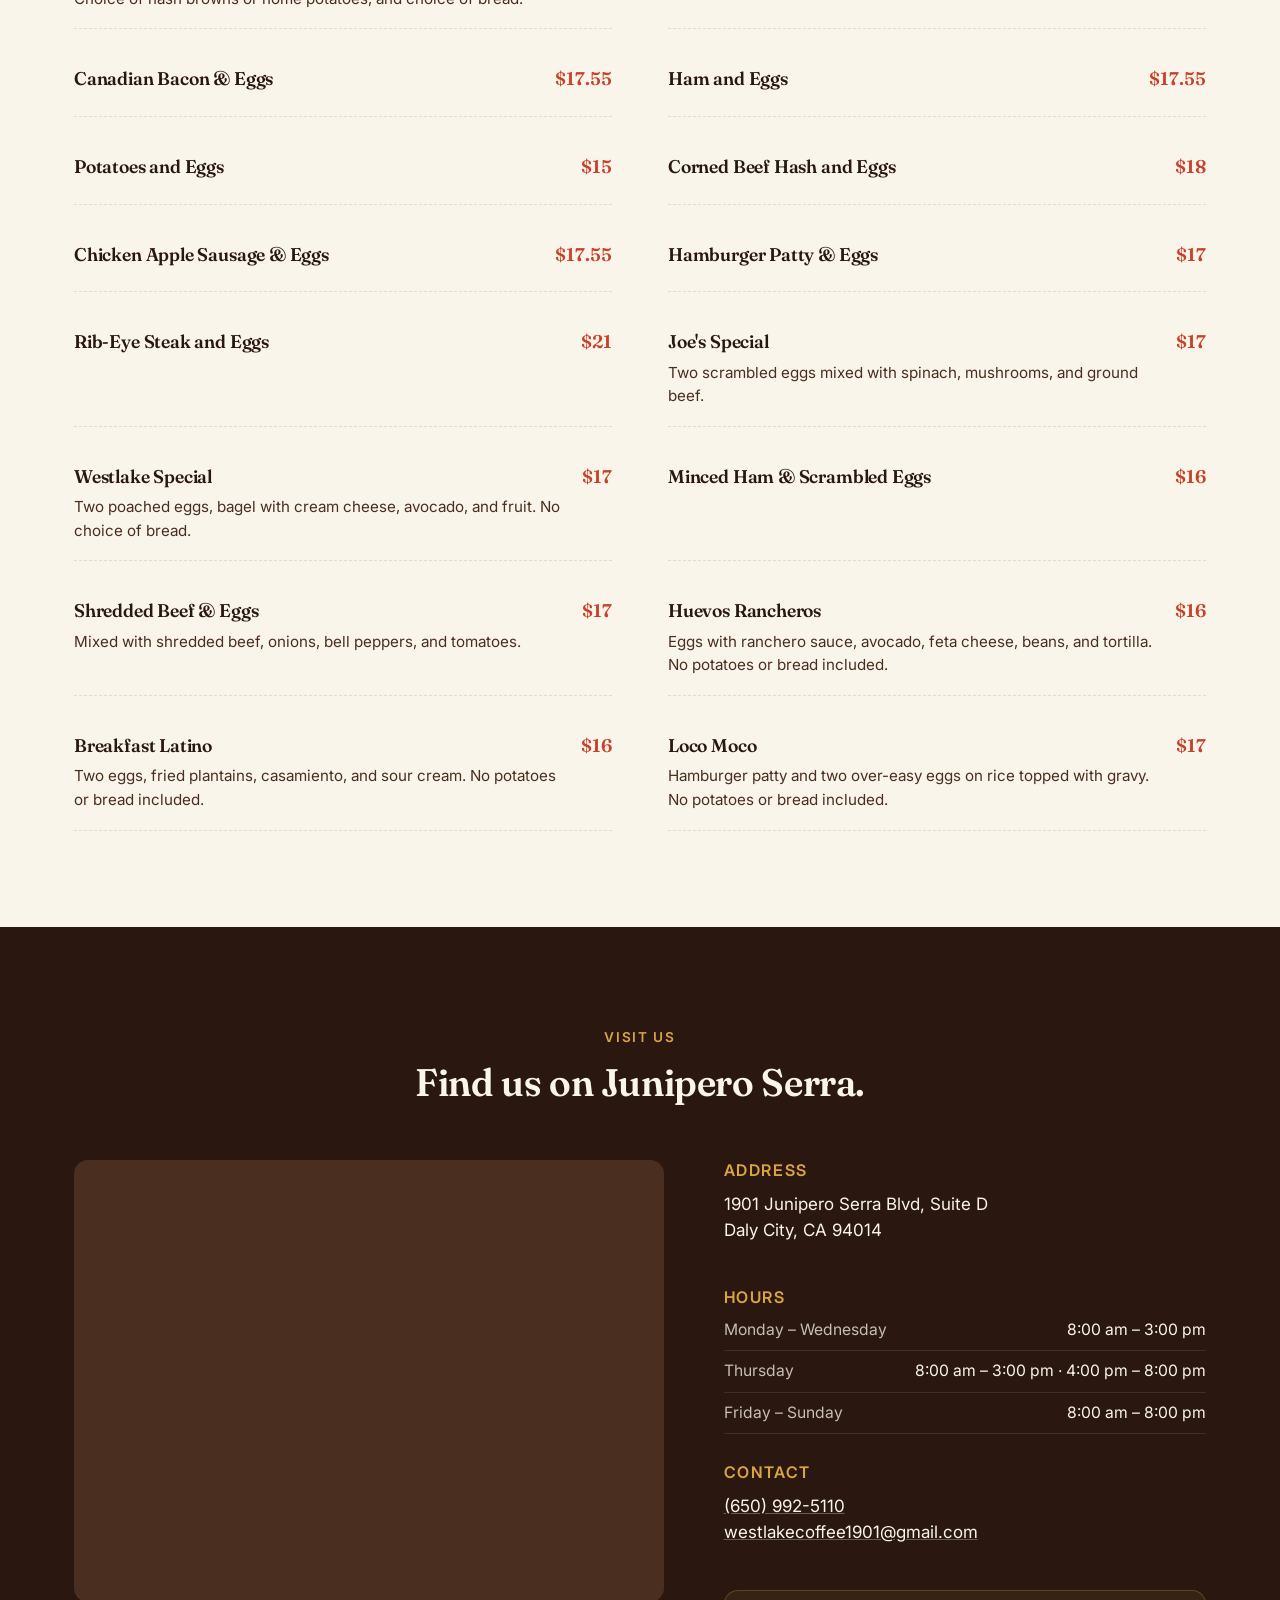
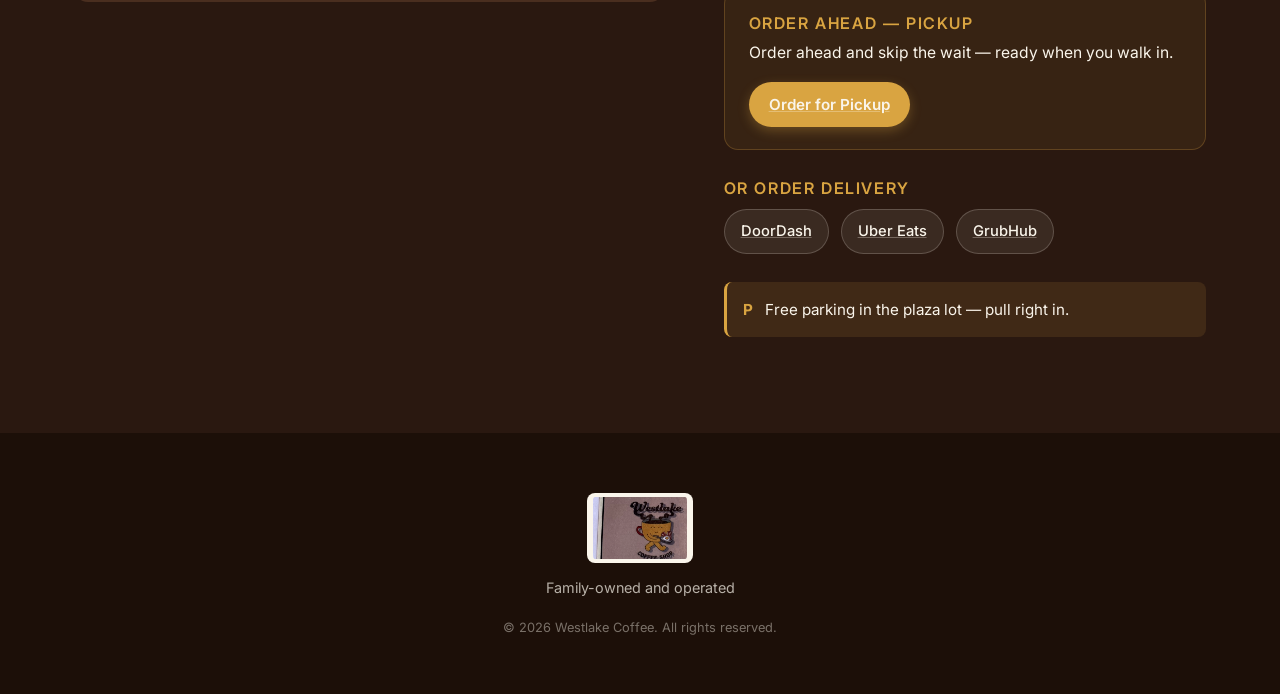
==== commit b44c414e: "Reframe pickup ordering for Toast (POS in use) instead of Square" ====
--- a/index.html
+++ b/index.html
@@ -164,6 +164,47 @@
   </div>
 </footer>
 
+<!-- ===== Pickup demo modal (only shown when pickup_url isn't a real http URL) ===== -->
+<div class="pickup-modal" id="pickup-modal" aria-hidden="true" role="dialog">
+  <div class="pickup-modal-overlay" data-close></div>
+  <div class="pickup-modal-panel">
+    <div class="pickup-modal-banner">
+      <strong>Demo preview</strong> — this is what the Toast Online Ordering pickup page will look like when connected. No real order is placed.
+    </div>
+    <header class="pickup-modal-header">
+      <div>
+        <div class="pickup-modal-title">Order for Pickup</div>
+        <div class="pickup-modal-sub" data-bind="business.name">Westlake Coffee Shop</div>
+      </div>
+      <button class="pickup-modal-close" aria-label="Close" data-close>&times;</button>
+    </header>
+    <div class="pickup-modal-time">
+      <span class="pickup-modal-time-label">Pickup time</span>
+      <div class="pickup-time-pills">
+        <button class="pickup-time-pill active" type="button">Ready in 15 min</button>
+        <button class="pickup-time-pill" type="button">30 min</button>
+        <button class="pickup-time-pill" type="button">Schedule…</button>
+      </div>
+    </div>
+    <div class="pickup-modal-body">
+      <div class="pickup-modal-menu" id="pickup-menu-list"></div>
+      <aside class="pickup-modal-cart">
+        <h4>Your order</h4>
+        <ul class="pickup-cart-list" id="pickup-cart-list">
+          <li class="pickup-cart-empty">Pick a few items to get started.</li>
+        </ul>
+        <div class="pickup-cart-totals">
+          <div><span>Subtotal</span><span id="pickup-subtotal">$0.00</span></div>
+          <div><span>Tax (est. 9.875%)</span><span id="pickup-tax">$0.00</span></div>
+          <div class="total"><span>Total</span><span id="pickup-total">$0.00</span></div>
+        </div>
+        <button class="btn pickup-checkout-btn" id="pickup-checkout" type="button" disabled>Continue to Checkout</button>
+        <p class="pickup-cart-footnote">Pay with card on the next step · Pickup in-store, no delivery fee.</p>
+      </aside>
+    </div>
+  </div>
+</div>
+
 <script src="https://identity.netlify.com/v1/netlify-identity-widget.js"></script>
 <script>
   // Auto-redirect to /admin after logging in via an invite/recovery link
--- a/styles.css
+++ b/styles.css
@@ -537,6 +537,323 @@
 footer .brand-mark { background: var(--cream); color: var(--espresso); }
 footer .legal { margin-top: 18px; font-size: 0.8rem; opacity: 0.6; }
 footer a { color: var(--mustard); }
+
+/* ============ Pickup demo modal ============ */
+.pickup-modal {
+  position: fixed;
+  inset: 0;
+  z-index: 100;
+  display: none;
+  align-items: flex-start;
+  justify-content: center;
+  padding: 40px 20px;
+  overflow-y: auto;
+}
+.pickup-modal.open { display: flex; }
+.pickup-modal-overlay {
+  position: fixed; inset: 0;
+  background: rgba(28, 15, 8, 0.62);
+  backdrop-filter: blur(4px);
+}
+.pickup-modal-panel {
+  position: relative;
+  background: var(--paper);
+  border-radius: 16px;
+  width: min(960px, 100%);
+  max-height: calc(100vh - 80px);
+  display: flex;
+  flex-direction: column;
+  box-shadow: 0 30px 80px rgba(28, 15, 8, 0.4);
+  overflow: hidden;
+  animation: pickupIn 0.25s var(--ease);
+}
+@keyframes pickupIn {
+  from { transform: translateY(20px); opacity: 0; }
+  to   { transform: none; opacity: 1; }
+}
+.pickup-modal-banner {
+  background: var(--mustard);
+  color: var(--espresso);
+  padding: 10px 24px;
+  font-size: 0.88rem;
+  text-align: center;
+}
+.pickup-modal-header {
+  display: flex;
+  align-items: center;
+  justify-content: space-between;
+  padding: 18px 24px 14px;
+  border-bottom: 1px solid var(--line);
+}
+.pickup-modal-title {
+  font-family: var(--display);
+  font-weight: 600;
+  font-size: 1.5rem;
+  color: var(--espresso);
+}
+.pickup-modal-sub {
+  font-size: 0.9rem;
+  color: var(--coffee);
+  margin-top: 2px;
+}
+.pickup-modal-close {
+  background: transparent;
+  border: none;
+  font-size: 2rem;
+  line-height: 1;
+  color: var(--coffee);
+  cursor: pointer;
+  padding: 4px 10px;
+  border-radius: 8px;
+}
+.pickup-modal-close:hover { background: var(--cream-deep); color: var(--espresso); }
+
+.pickup-modal-time {
+  display: flex;
+  align-items: center;
+  gap: 16px;
+  padding: 14px 24px;
+  border-bottom: 1px solid var(--line);
+  background: var(--cream);
+}
+.pickup-modal-time-label {
+  font-size: 0.85rem;
+  font-weight: 600;
+  letter-spacing: 0.06em;
+  text-transform: uppercase;
+  color: var(--coffee);
+}
+.pickup-time-pills { display: flex; gap: 8px; flex-wrap: wrap; }
+.pickup-time-pill {
+  background: var(--paper);
+  border: 1.5px solid var(--line);
+  color: var(--coffee);
+  padding: 7px 14px;
+  border-radius: 999px;
+  font-family: var(--body);
+  font-weight: 500;
+  font-size: 0.9rem;
+  cursor: pointer;
+  transition: all 0.15s var(--ease);
+}
+.pickup-time-pill:hover { border-color: var(--coffee); }
+.pickup-time-pill.active {
+  background: var(--espresso);
+  color: var(--cream);
+  border-color: var(--espresso);
+}
+
+.pickup-modal-body {
+  display: grid;
+  grid-template-columns: 1.6fr 1fr;
+  gap: 0;
+  overflow: hidden;
+  flex: 1 1 auto;
+  min-height: 0;
+}
+.pickup-modal-menu {
+  padding: 20px 24px;
+  overflow-y: auto;
+  display: flex;
+  flex-direction: column;
+  gap: 10px;
+}
+.pickup-menu-section {
+  font-family: var(--display);
+  font-weight: 600;
+  font-size: 1.05rem;
+  color: var(--tomato);
+  margin: 12px 0 4px;
+  padding-bottom: 4px;
+  border-bottom: 1px solid var(--line);
+}
+.pickup-menu-section:first-child { margin-top: 0; }
+.pickup-menu-item {
+  display: flex;
+  justify-content: space-between;
+  align-items: center;
+  gap: 16px;
+  padding: 10px 12px;
+  background: var(--paper);
+  border: 1px solid var(--line);
+  border-radius: 10px;
+  transition: border-color 0.15s var(--ease);
+}
+.pickup-menu-item:hover { border-color: var(--tomato); }
+.pickup-menu-item-info { flex: 1; min-width: 0; }
+.pickup-menu-item-name {
+  font-family: var(--display);
+  font-weight: 600;
+  font-size: 1rem;
+  color: var(--espresso);
+  margin: 0;
+}
+.pickup-menu-item-desc {
+  font-size: 0.83rem;
+  color: var(--coffee);
+  margin: 2px 0 0;
+  line-height: 1.35;
+}
+.pickup-menu-item-right {
+  display: flex;
+  align-items: center;
+  gap: 12px;
+  flex-shrink: 0;
+}
+.pickup-menu-item-price {
+  font-family: var(--display);
+  font-weight: 600;
+  color: var(--tomato);
+  font-size: 1rem;
+}
+.pickup-add-btn {
+  background: var(--espresso);
+  color: var(--cream);
+  border: none;
+  width: 32px;
+  height: 32px;
+  border-radius: 50%;
+  font-size: 1.3rem;
+  line-height: 1;
+  cursor: pointer;
+  display: grid;
+  place-items: center;
+  transition: transform 0.15s var(--ease), background 0.15s var(--ease);
+}
+.pickup-add-btn:hover { background: var(--tomato); transform: scale(1.08); }
+
+.pickup-modal-cart {
+  background: var(--cream-deep);
+  padding: 20px 24px;
+  display: flex;
+  flex-direction: column;
+  border-left: 1px solid var(--line);
+  overflow-y: auto;
+}
+.pickup-modal-cart h4 {
+  font-family: var(--display);
+  font-weight: 600;
+  font-size: 1.1rem;
+  color: var(--espresso);
+  margin: 0 0 14px;
+}
+.pickup-cart-list {
+  list-style: none;
+  padding: 0; margin: 0 0 14px;
+  display: flex;
+  flex-direction: column;
+  gap: 8px;
+  flex: 1 0 auto;
+  min-height: 60px;
+}
+.pickup-cart-empty {
+  color: var(--tan);
+  font-style: italic;
+  font-size: 0.92rem;
+  padding: 8px 0;
+}
+.pickup-cart-item {
+  display: grid;
+  grid-template-columns: auto 1fr auto auto;
+  gap: 10px;
+  align-items: center;
+  padding: 8px 0;
+  border-bottom: 1px dashed var(--line);
+  font-size: 0.92rem;
+}
+.pickup-cart-qty {
+  display: inline-flex;
+  align-items: center;
+  background: var(--paper);
+  border: 1px solid var(--line);
+  border-radius: 999px;
+  overflow: hidden;
+}
+.pickup-cart-qty button {
+  background: transparent;
+  border: none;
+  padding: 2px 8px;
+  cursor: pointer;
+  color: var(--coffee);
+  font-size: 0.95rem;
+}
+.pickup-cart-qty button:hover { color: var(--tomato); }
+.pickup-cart-qty span { padding: 0 4px; font-weight: 600; min-width: 18px; text-align: center; }
+.pickup-cart-name { color: var(--espresso); }
+.pickup-cart-price { color: var(--coffee); font-variant-numeric: tabular-nums; }
+
+.pickup-cart-totals {
+  margin-top: 8px;
+  padding-top: 12px;
+  border-top: 1px solid var(--line);
+  display: flex;
+  flex-direction: column;
+  gap: 6px;
+  font-size: 0.95rem;
+}
+.pickup-cart-totals > div {
+  display: flex;
+  justify-content: space-between;
+  color: var(--coffee);
+  font-variant-numeric: tabular-nums;
+}
+.pickup-cart-totals .total {
+  font-family: var(--display);
+  font-weight: 600;
+  color: var(--espresso);
+  font-size: 1.15rem;
+  margin-top: 4px;
+  padding-top: 8px;
+  border-top: 1px solid var(--line);
+}
+.pickup-checkout-btn {
+  margin-top: 14px;
+  width: 100%;
+  background: var(--tomato);
+}
+.pickup-checkout-btn:disabled {
+  background: var(--tan);
+  cursor: not-allowed;
+  opacity: 0.65;
+  box-shadow: none;
+}
+.pickup-cart-footnote {
+  font-size: 0.78rem;
+  color: var(--coffee);
+  text-align: center;
+  margin: 10px 0 0;
+}
+
+.pickup-confirm {
+  position: absolute;
+  inset: 0;
+  background: var(--paper);
+  display: none;
+  flex-direction: column;
+  align-items: center;
+  justify-content: center;
+  text-align: center;
+  padding: 40px;
+  animation: pickupIn 0.3s var(--ease);
+}
+.pickup-confirm.show { display: flex; }
+.pickup-confirm-icon {
+  width: 72px; height: 72px;
+  background: var(--mustard);
+  border-radius: 50%;
+  display: grid; place-items: center;
+  font-size: 2.2rem;
+  margin-bottom: 18px;
+}
+.pickup-confirm h3 { font-size: 1.6rem; margin-bottom: 10px; }
+.pickup-confirm p { color: var(--coffee); max-width: 36ch; margin-bottom: 22px; }
+
+@media (max-width: 760px) {
+  .pickup-modal { padding: 12px; }
+  .pickup-modal-panel { max-height: calc(100vh - 24px); }
+  .pickup-modal-body { grid-template-columns: 1fr; }
+  .pickup-modal-cart { border-left: none; border-top: 1px solid var(--line); max-height: 45vh; }
+}
 
 /* ============ Reveal-on-scroll ============ */
 .reveal {
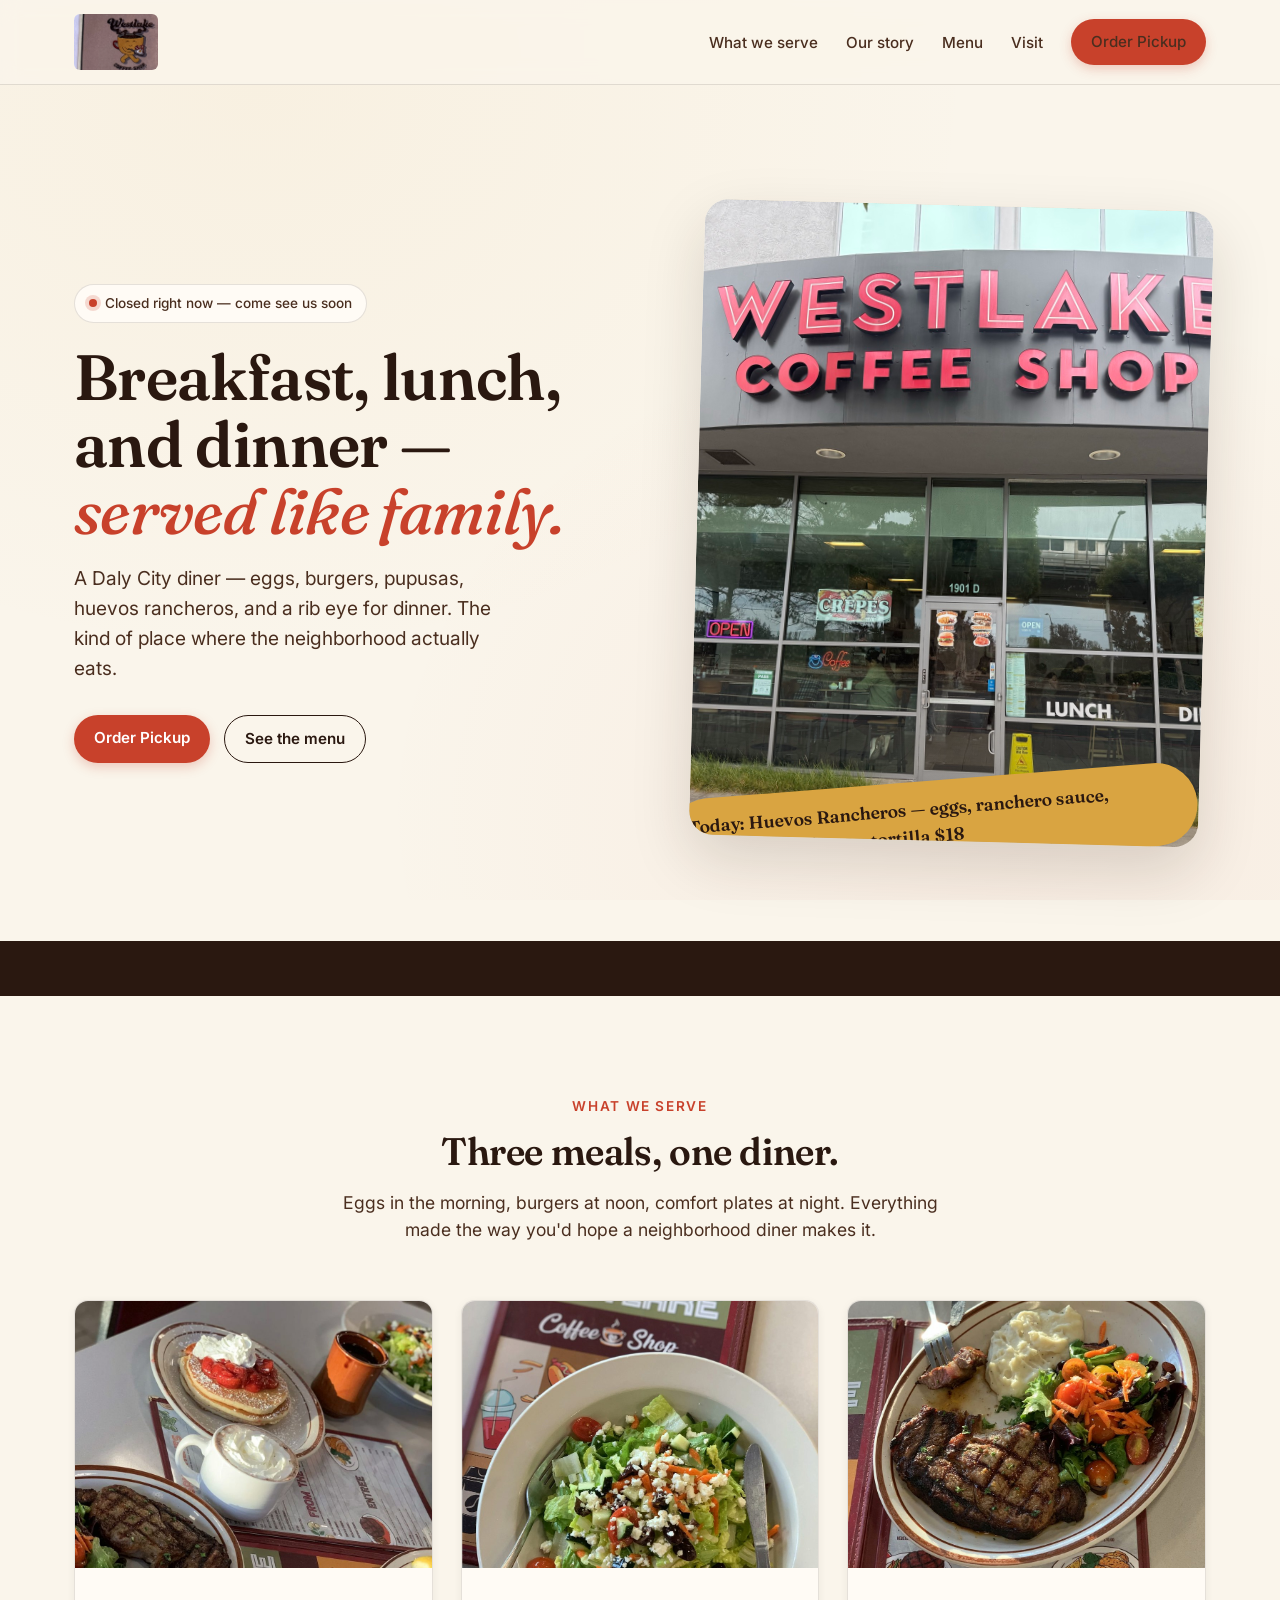
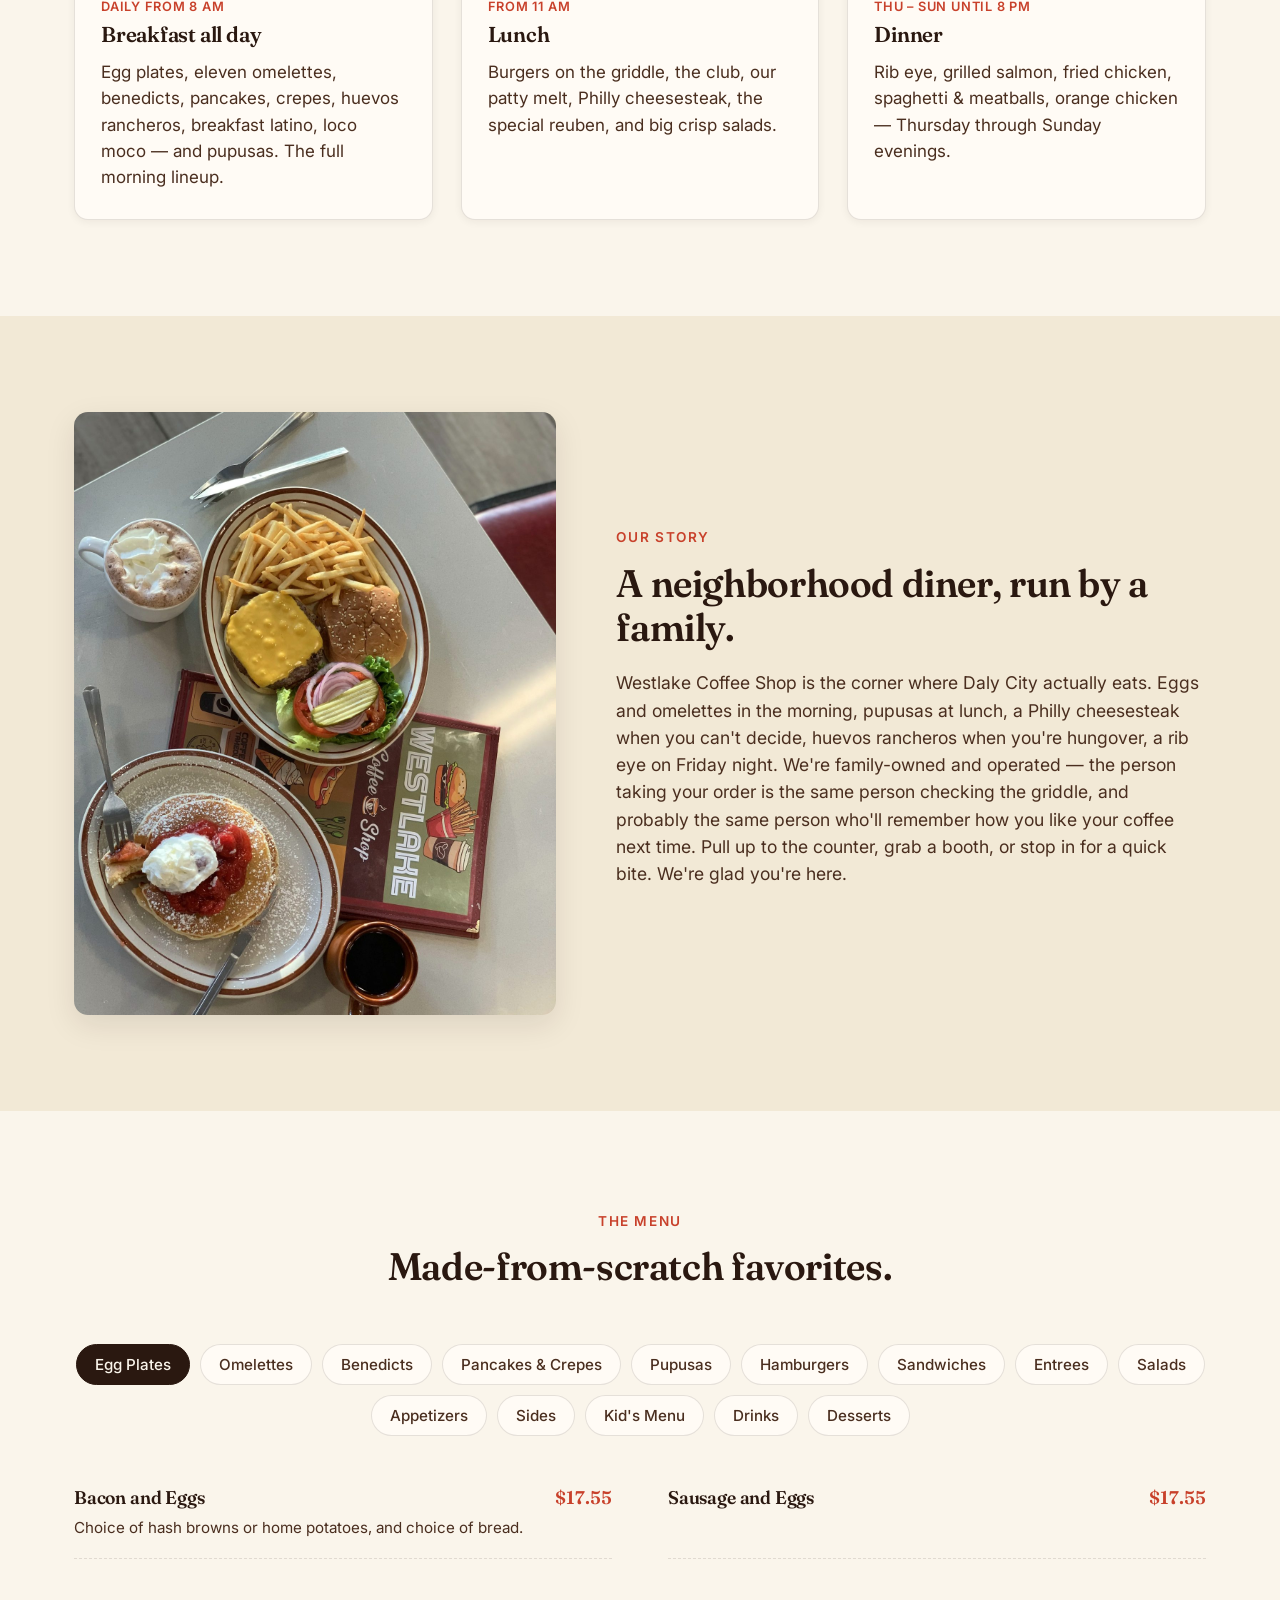
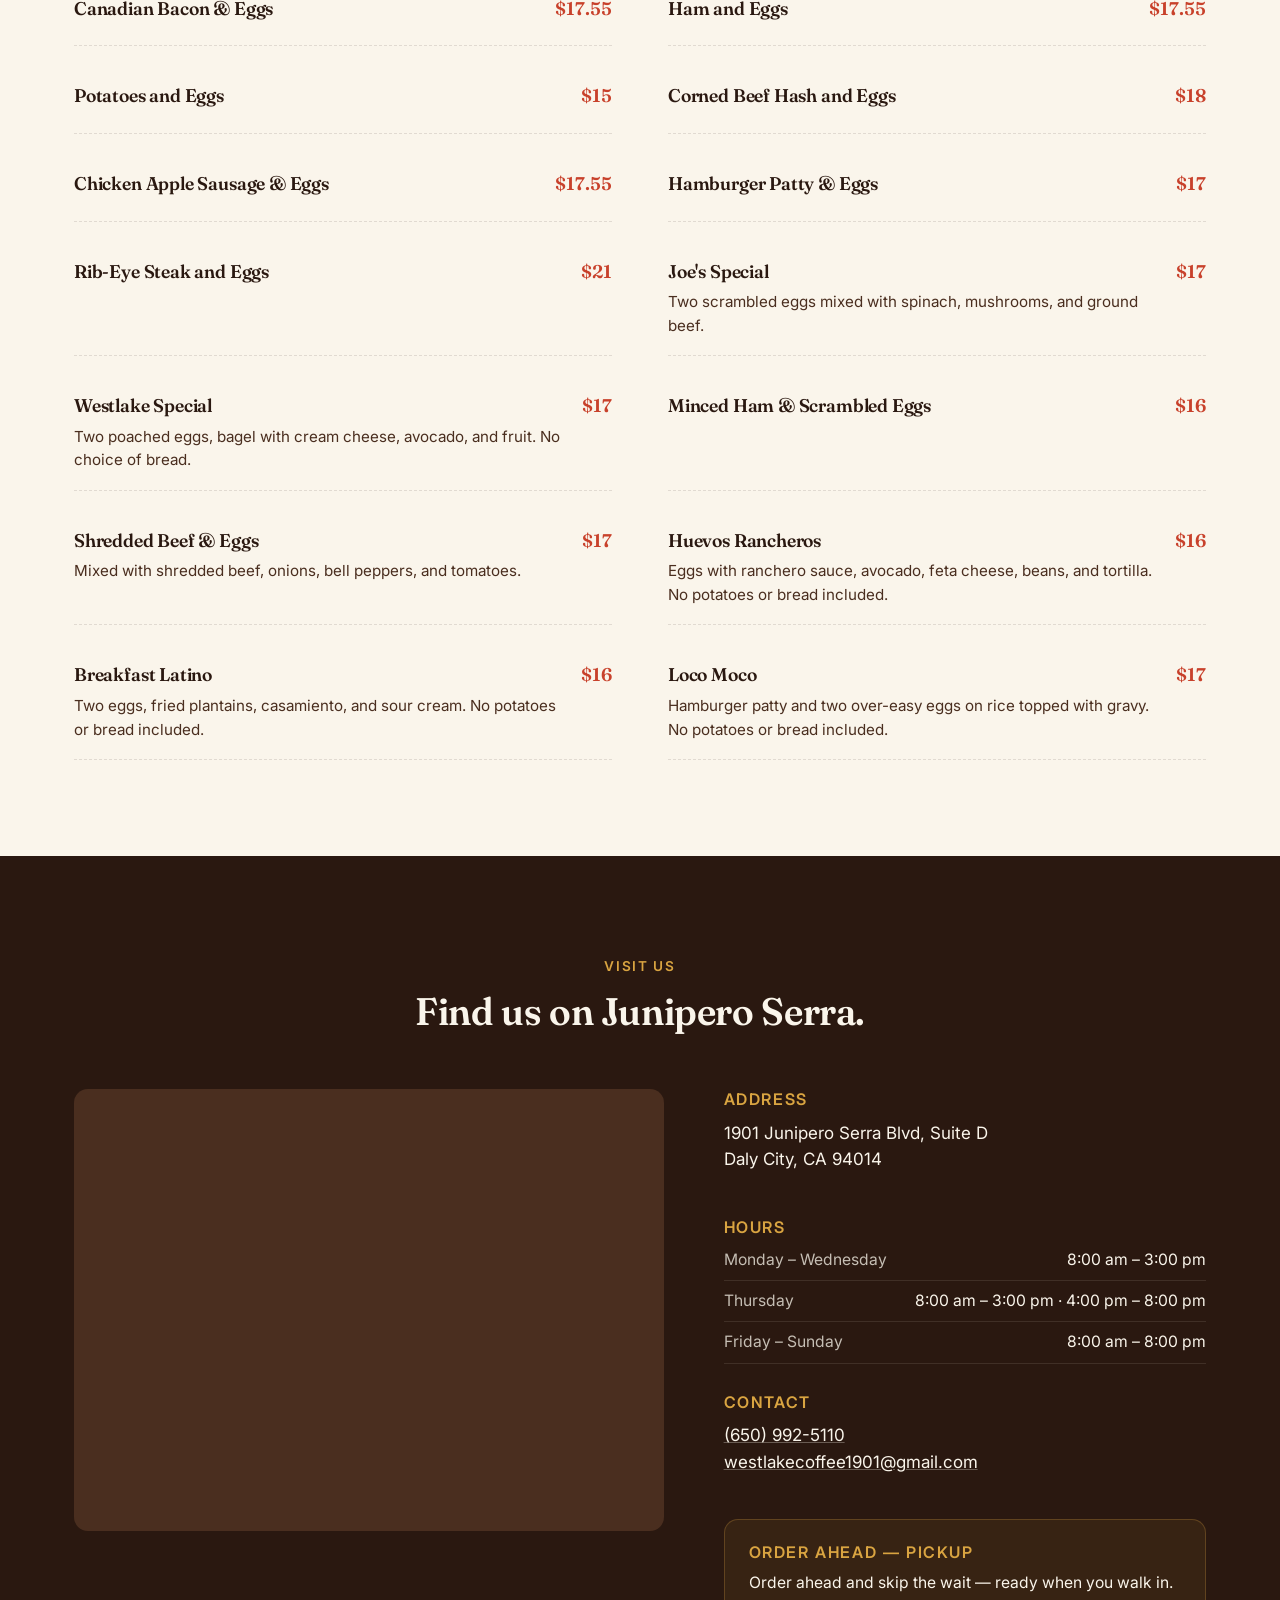
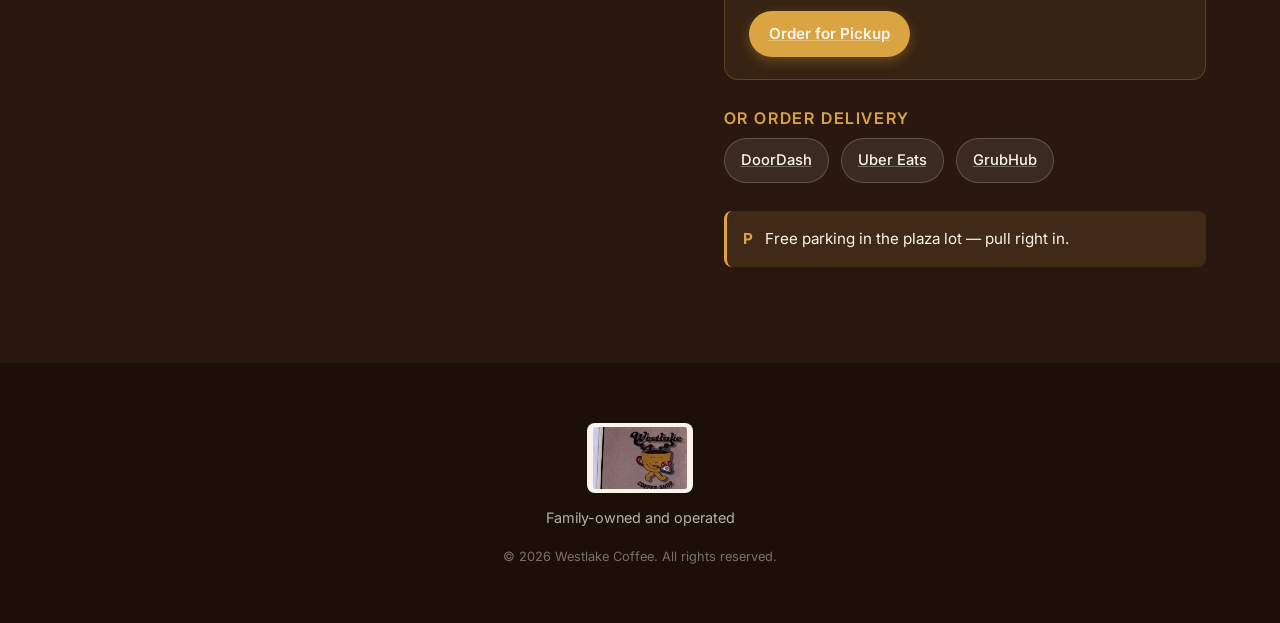
==== commit b7109659: "Drop "prices and items change" caveat from menu section — dashboard keeps it current" ====
--- a/index.html
+++ b/index.html
@@ -100,7 +100,6 @@
     <div class="section-head reveal">
       <span class="eyebrow">The menu</span>
       <h2>Made-from-scratch favorites.</h2>
-      <p>Prices and items change — call us at <a data-bind-attr="href:business.phone_link;prefix=tel:" href="tel:+16509925110"><span data-bind="business.phone">(650) 992-5110</span></a> if you have a question.</p>
     </div>
     <div class="menu-tabs" id="menu-tabs"></div>
     <div id="menu-panels"></div>
@@ -200,6 +199,12 @@
         </div>
         <button class="btn pickup-checkout-btn" id="pickup-checkout" type="button" disabled>Continue to Checkout</button>
         <p class="pickup-cart-footnote">Pay with card on the next step · Pickup in-store, no delivery fee.</p>
+        <div class="powered-by-toast" aria-label="Powered by Toast">
+          <span class="pbt-label">Powered by</span>
+          <svg class="pbt-logo" viewBox="0 0 88 28" role="img" aria-hidden="true">
+            <text x="0" y="22" font-family="Inter, system-ui, sans-serif" font-weight="800" font-size="26" fill="#FF4F25" letter-spacing="-1.5">toast</text>
+          </svg>
+        </div>
       </aside>
     </div>
   </div>
--- a/styles.css
+++ b/styles.css
@@ -823,6 +823,22 @@
   text-align: center;
   margin: 10px 0 0;
 }
+.powered-by-toast {
+  display: flex;
+  align-items: center;
+  justify-content: center;
+  gap: 6px;
+  margin-top: 14px;
+  padding-top: 12px;
+  border-top: 1px solid var(--line);
+}
+.pbt-label {
+  font-size: 0.75rem;
+  color: var(--tan);
+  text-transform: uppercase;
+  letter-spacing: 0.08em;
+}
+.pbt-logo { height: 22px; width: auto; }
 
 .pickup-confirm {
   position: absolute;
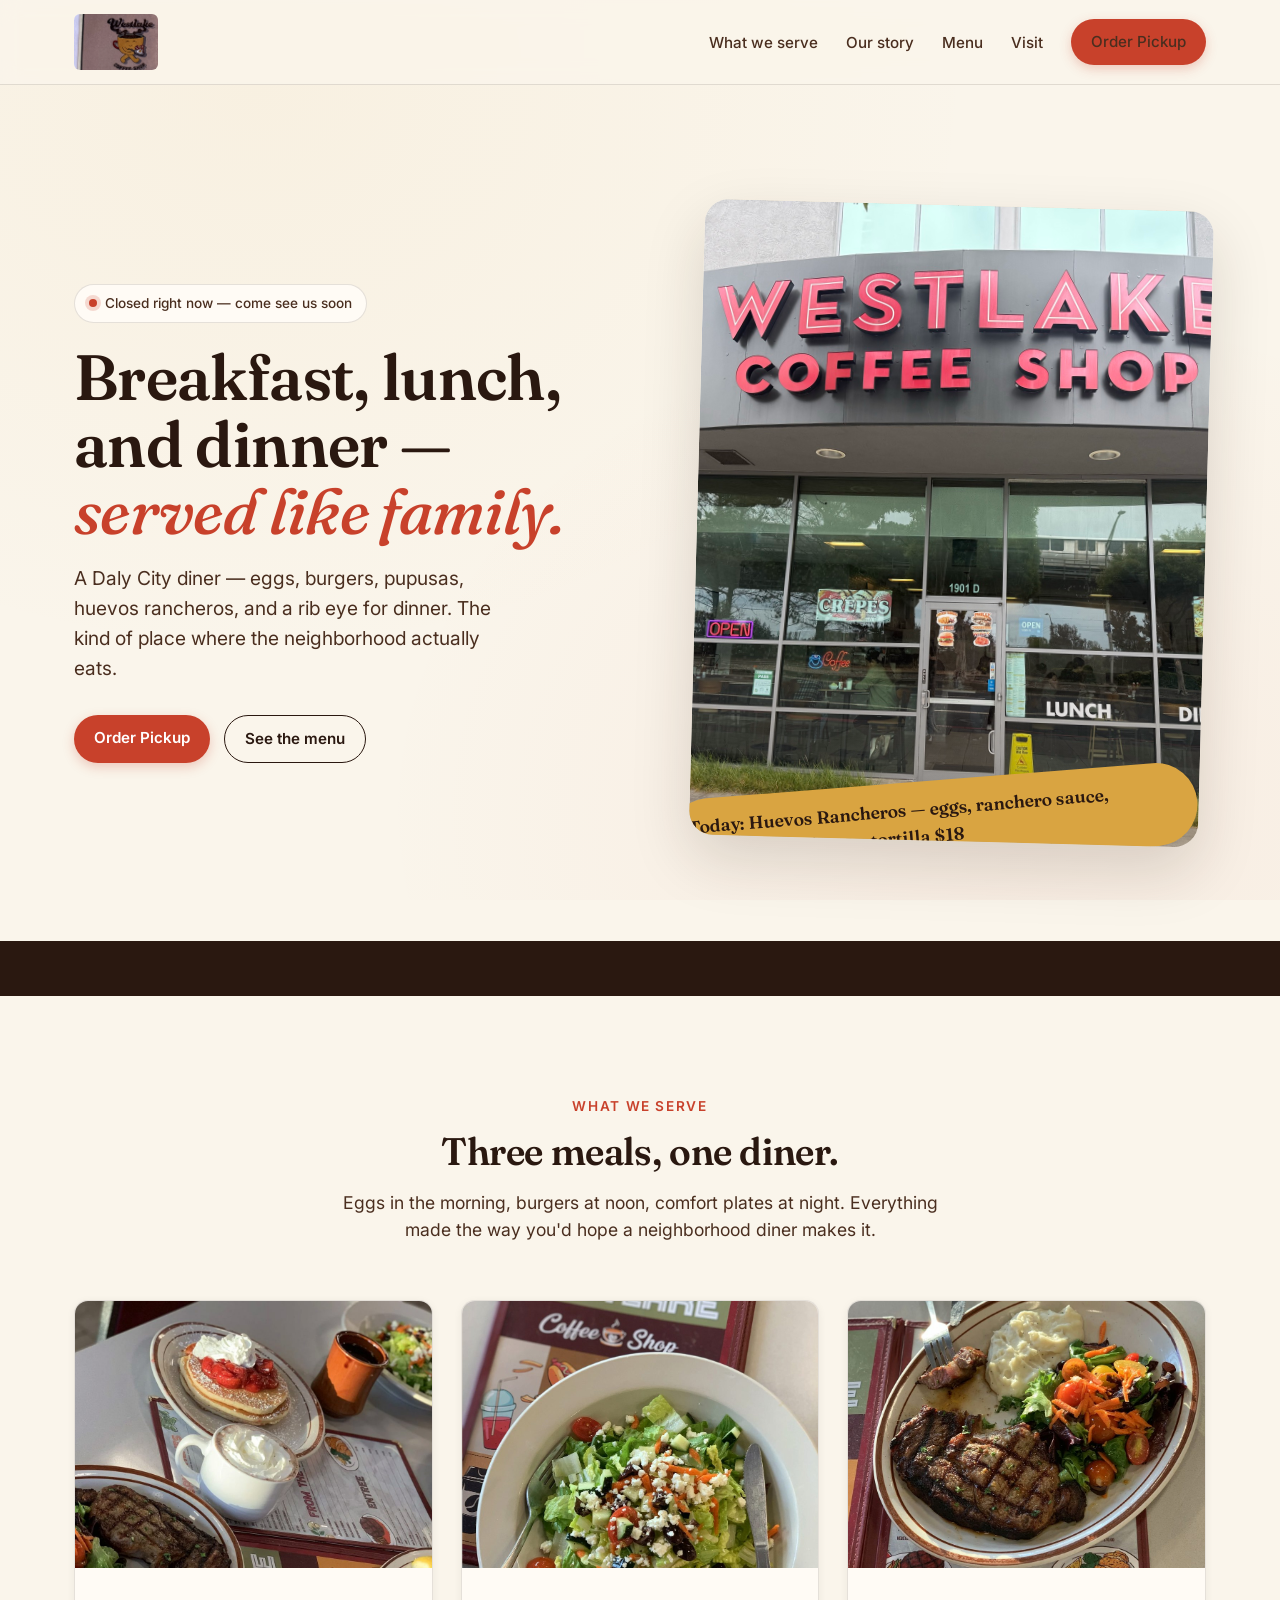
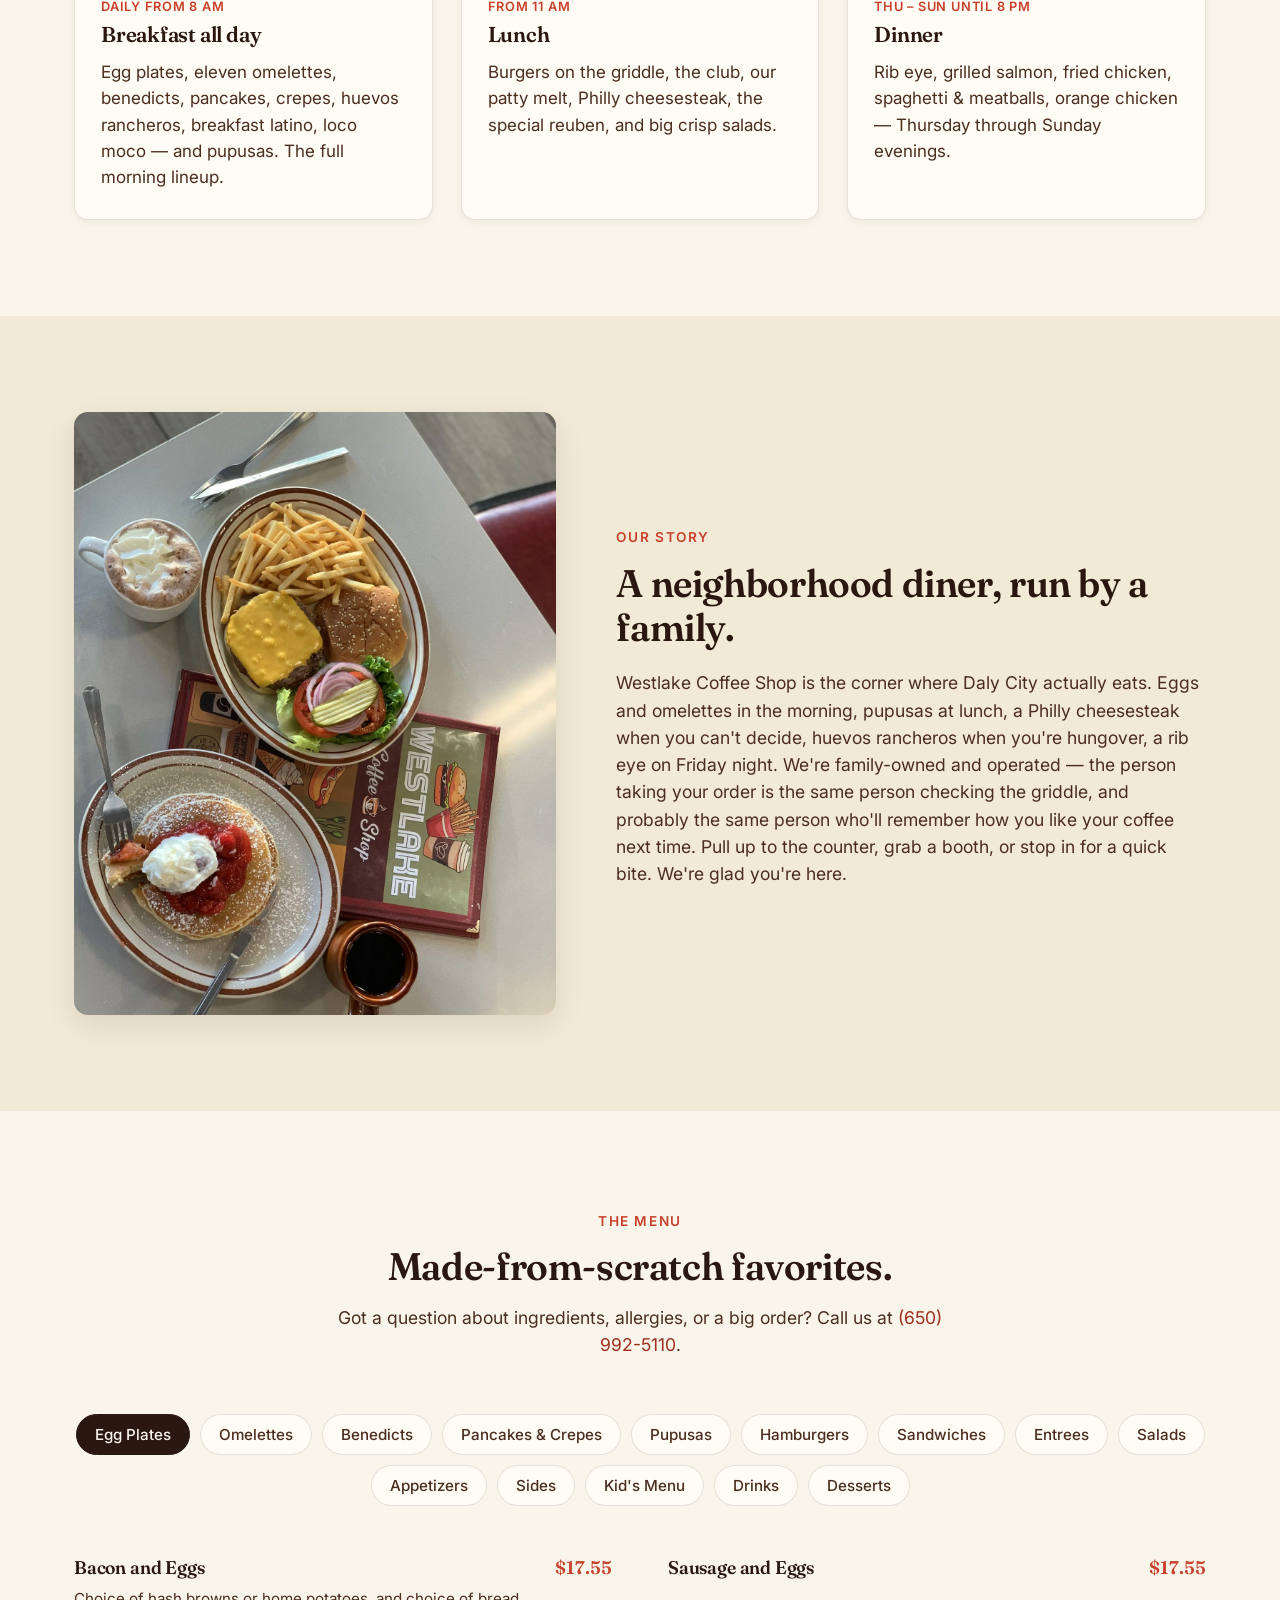
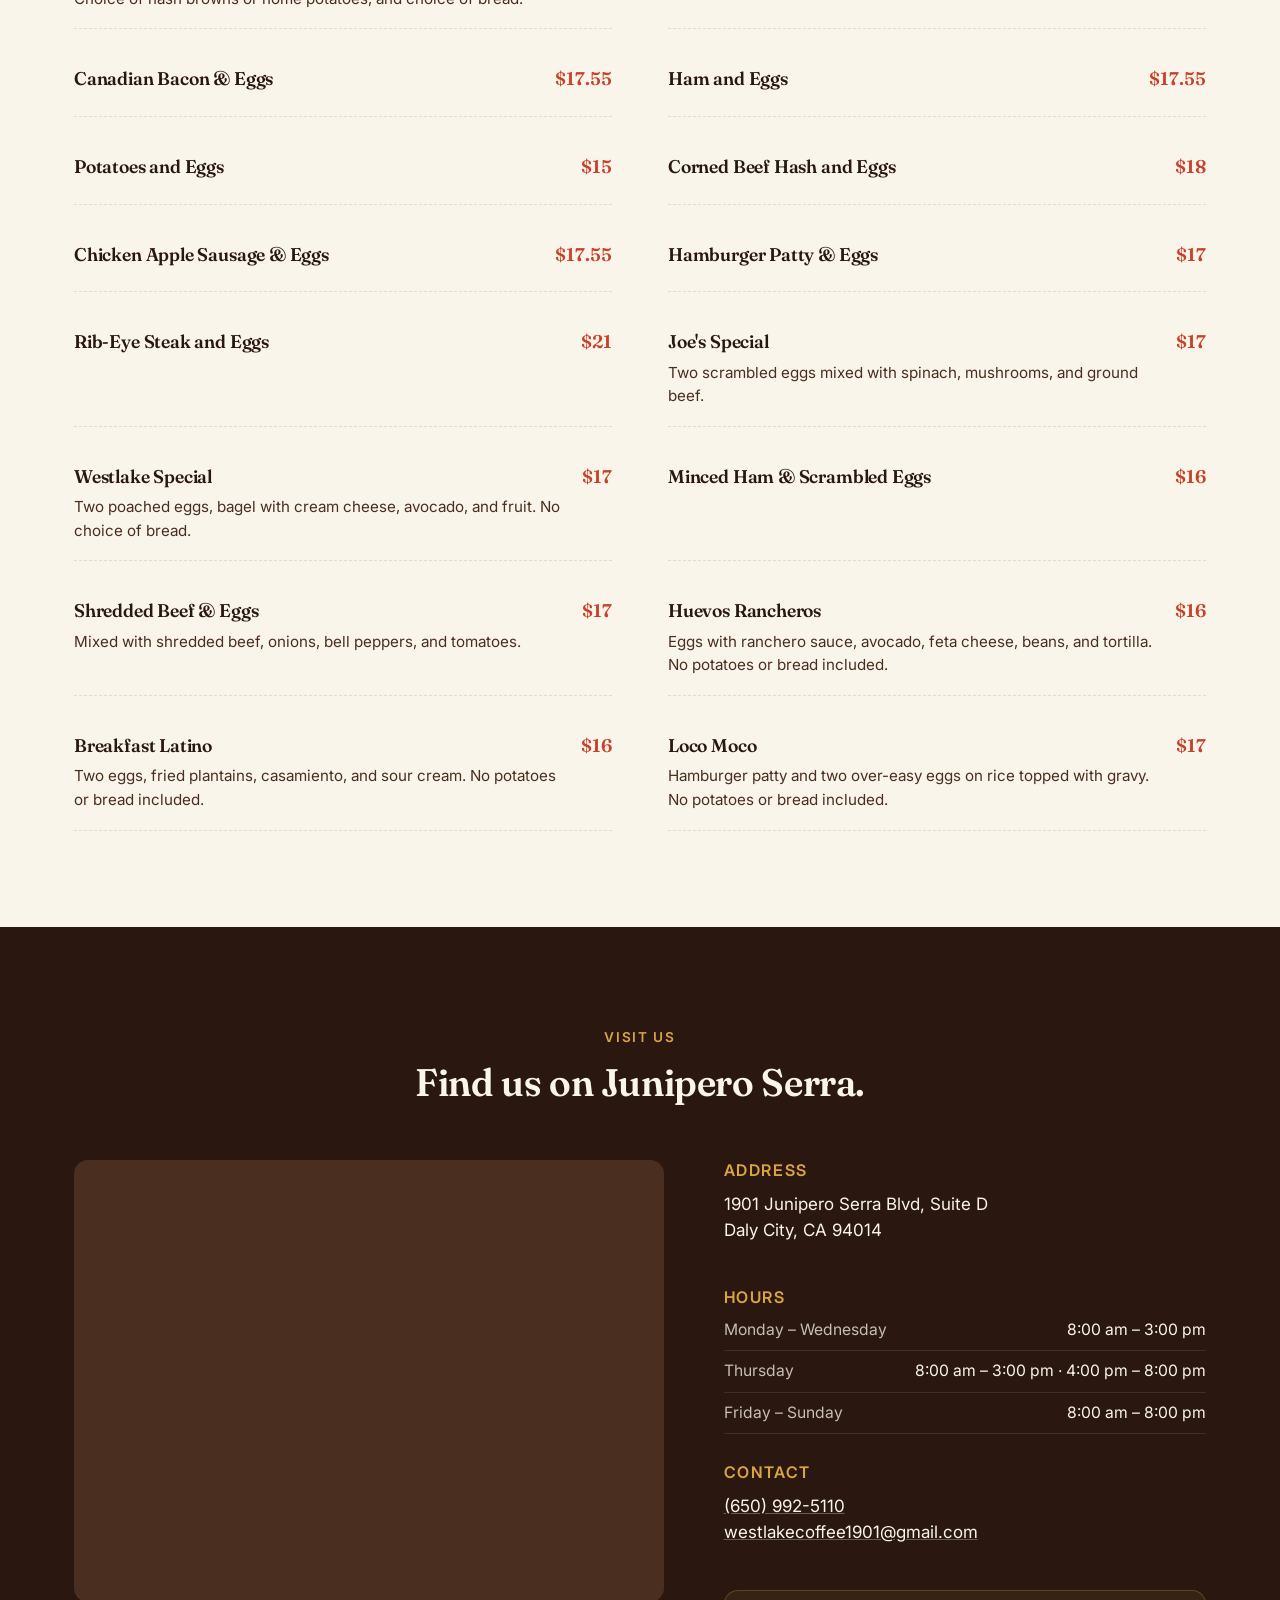
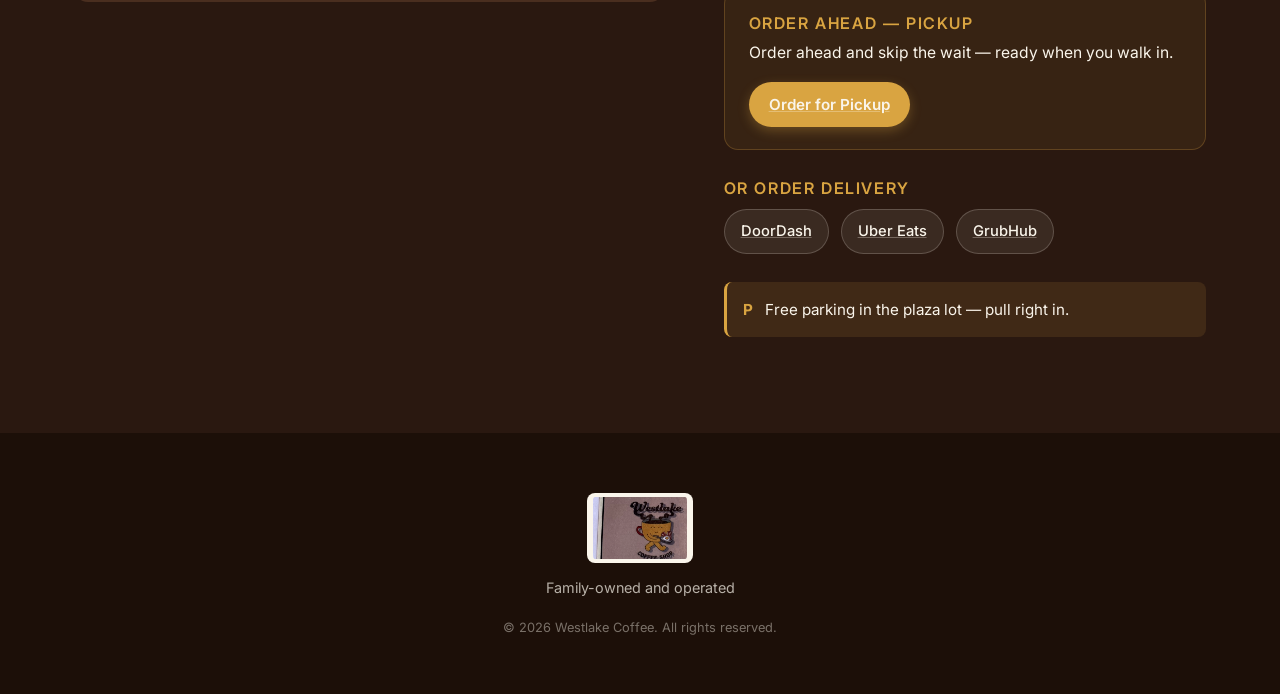
==== commit 94abe3df: "Restore call-us invite on menu section with ingredients/allergies/big-order framing" ====
--- a/index.html
+++ b/index.html
@@ -100,6 +100,7 @@
     <div class="section-head reveal">
       <span class="eyebrow">The menu</span>
       <h2>Made-from-scratch favorites.</h2>
+      <p>Got a question about ingredients, allergies, or a big order? Call us at <a data-bind-attr="href:business.phone_link;prefix=tel:" href="tel:+16509925110"><span data-bind="business.phone">(650) 992-5110</span></a>.</p>
     </div>
     <div class="menu-tabs" id="menu-tabs"></div>
     <div id="menu-panels"></div>
